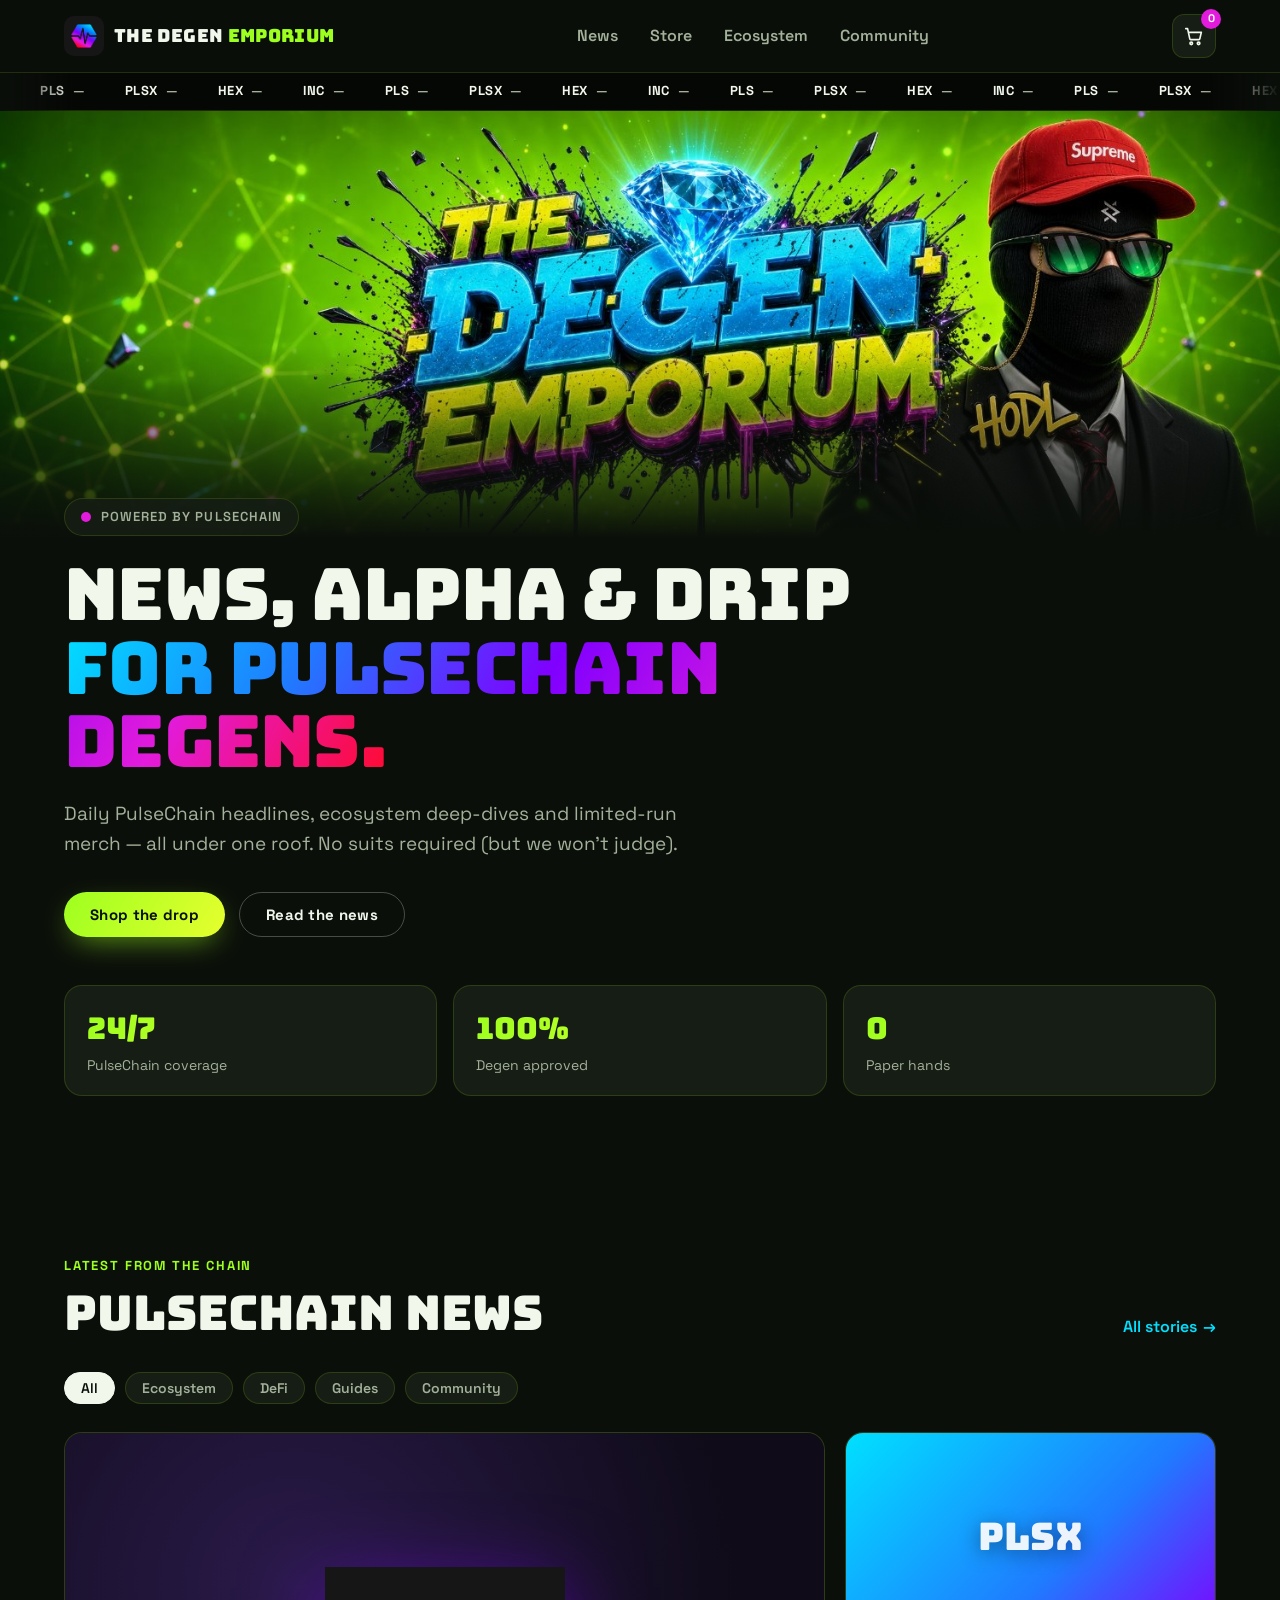
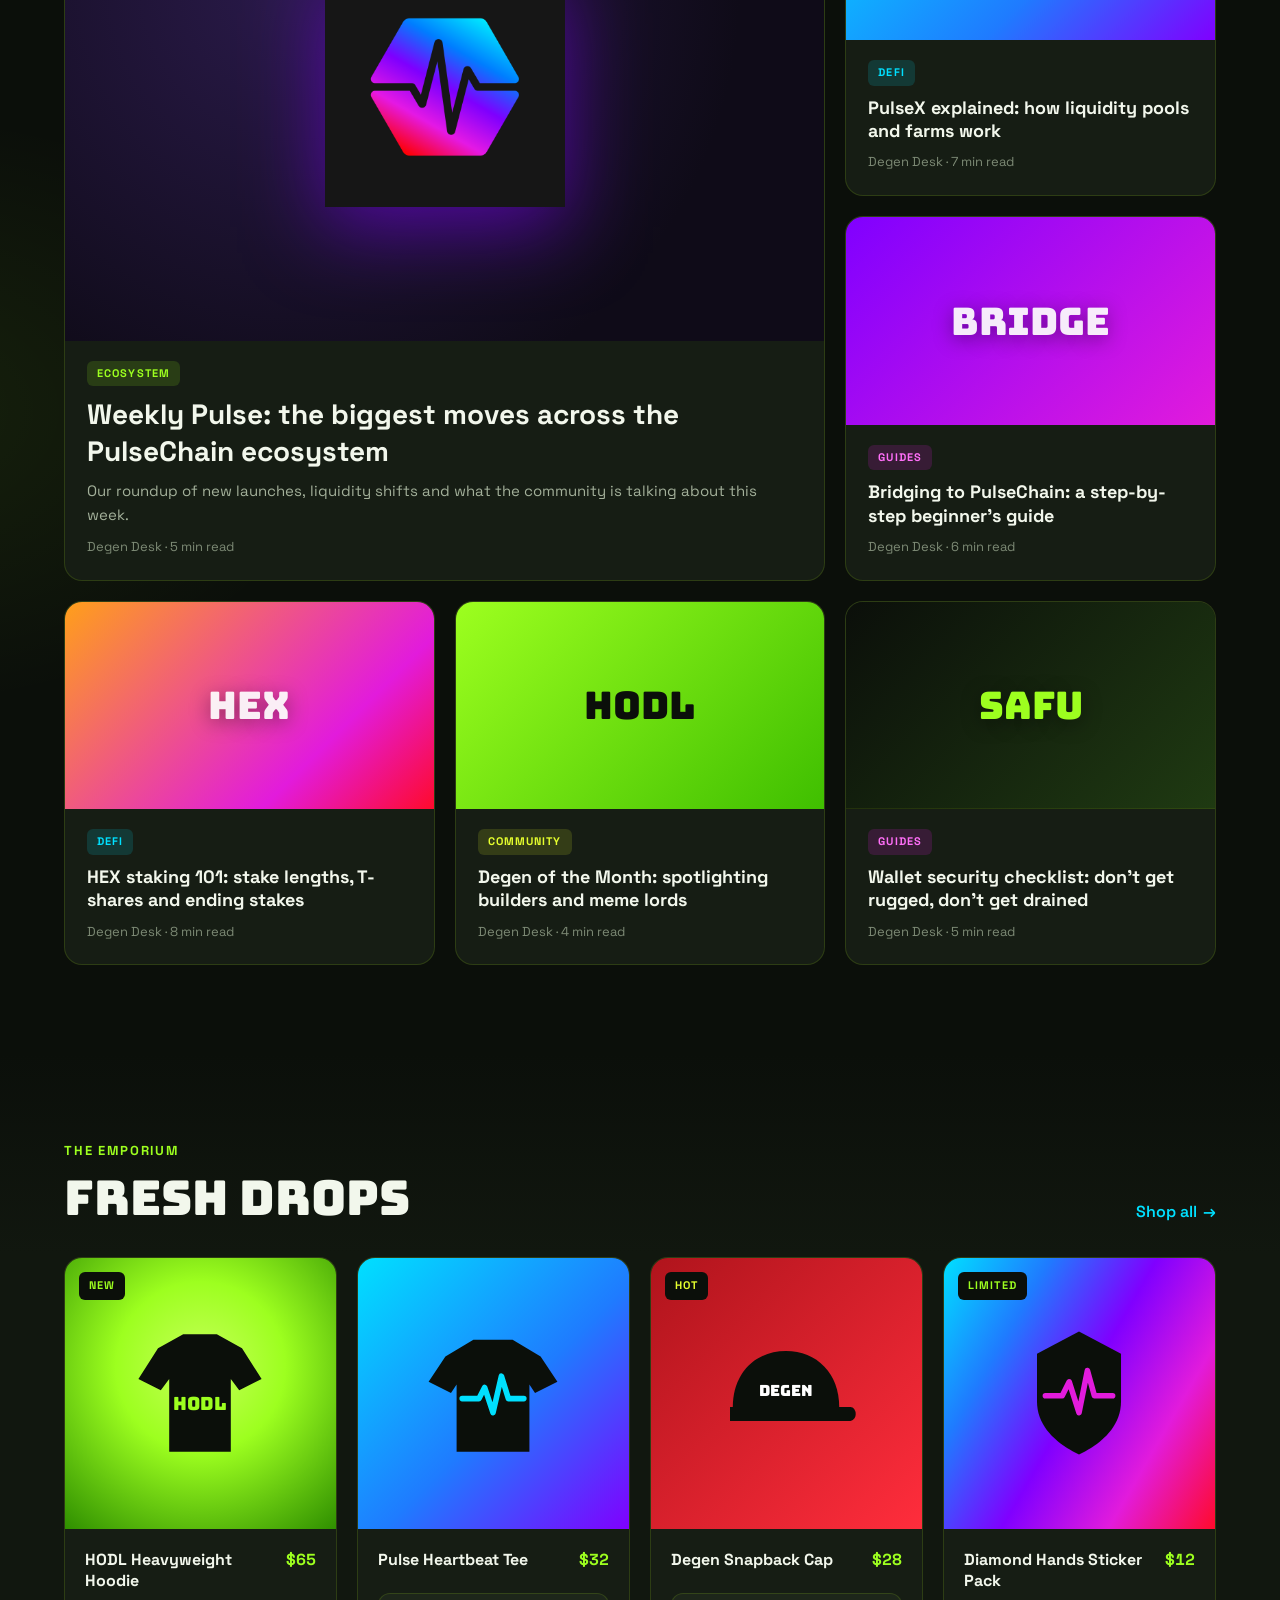
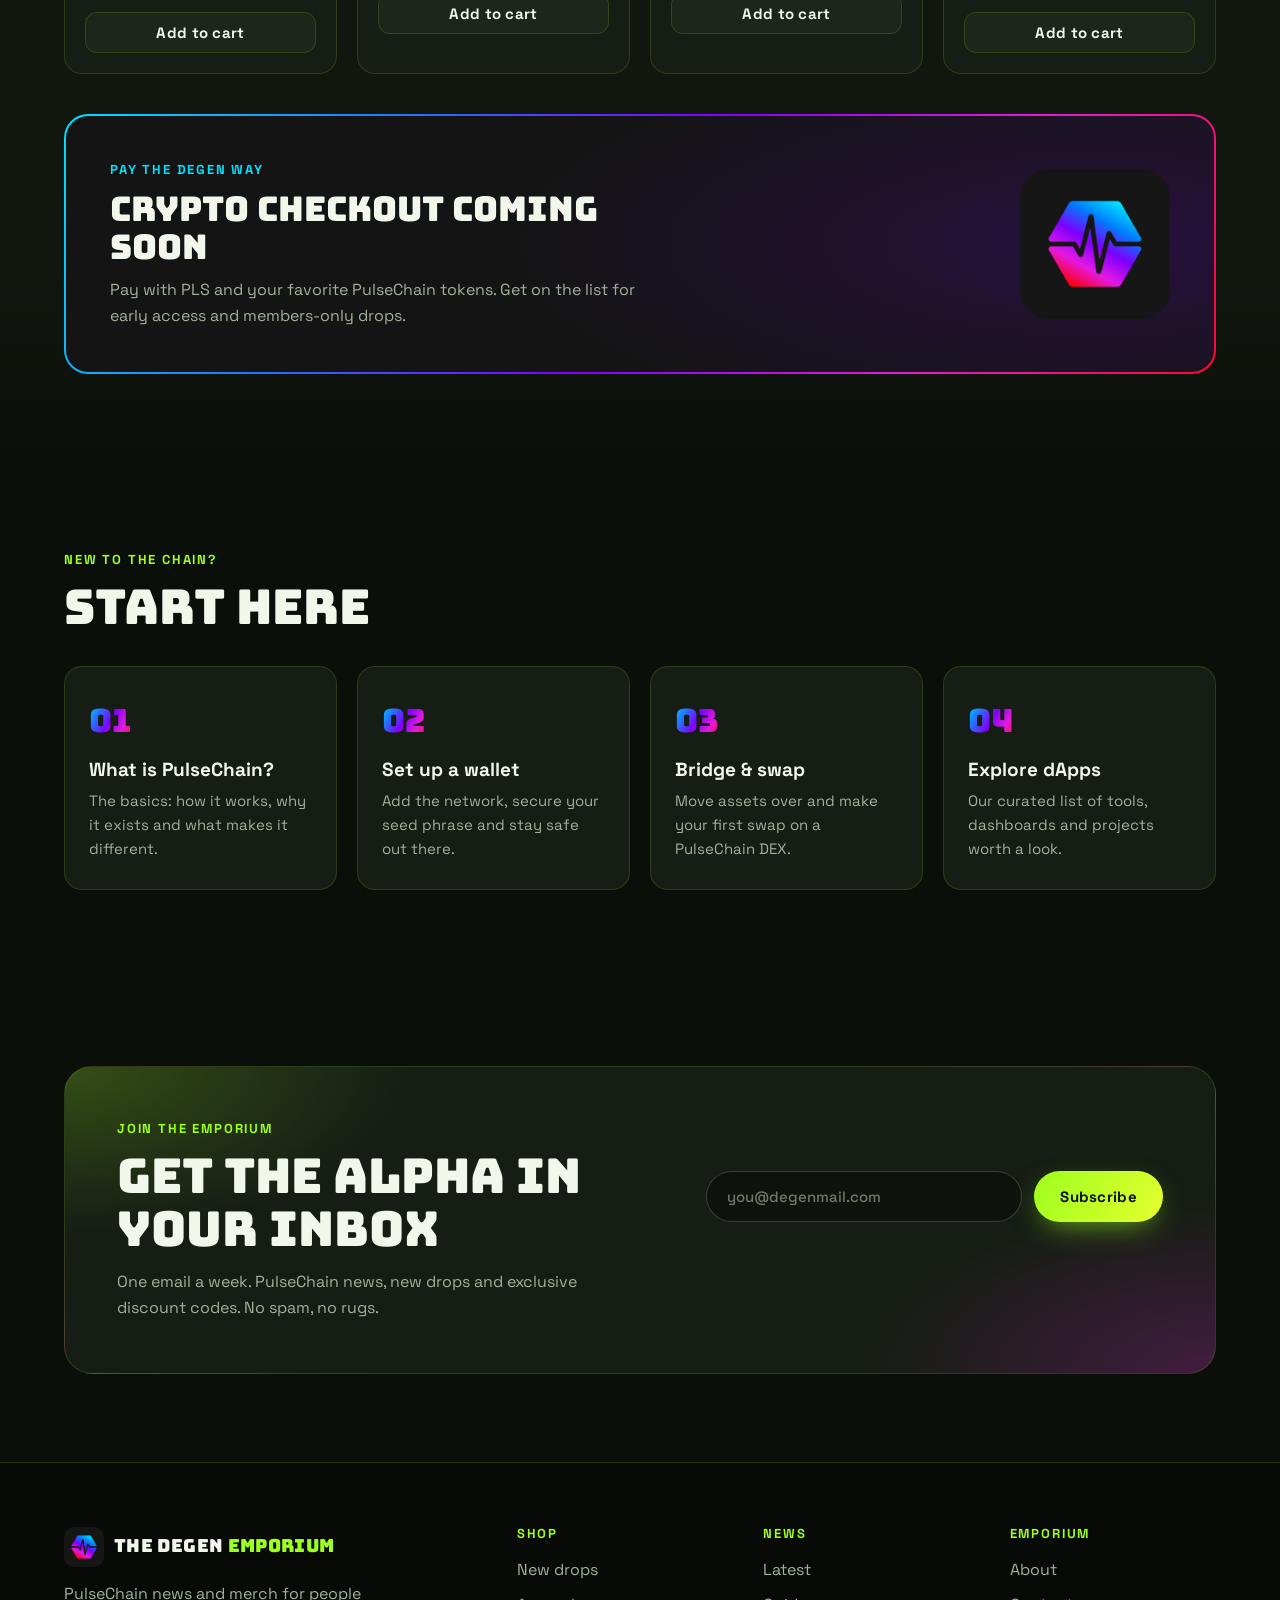
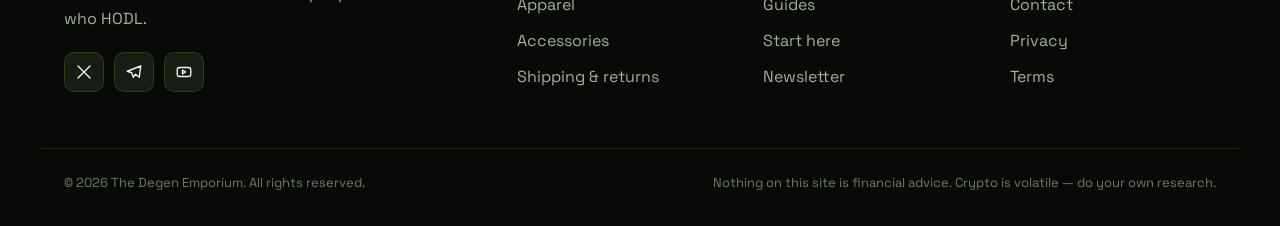
==== sites/degen-emporium/index.html @ 98cd0363 "feat: add Degen Emporium PulseChain home page Static home page with sticky nav, live PulseChain pric" ====
<!DOCTYPE html>
<html lang="en">
<head>
  <meta charset="UTF-8" />
  <meta name="viewport" content="width=device-width, initial-scale=1.0" />
  <title>The Degen Emporium</title>
  <meta name="description" content="The Degen Emporium — PulseChain news, alpha and merch for the degens who HODL." />
  <meta name="theme-color" content="#0b0f0a" />
  <link rel="icon" type="image/png" href="assets/pulsechain-logo.png" />
  <meta property="og:title" content="The Degen Emporium" />
  <meta property="og:description" content="PulseChain news, alpha and merch for the degens who HODL." />
  <meta property="og:image" content="assets/degen-emporium-banner.jpg" />
  <link rel="preconnect" href="https://fonts.googleapis.com" />
  <link rel="preconnect" href="https://fonts.gstatic.com" crossorigin />
  <link href="https://fonts.googleapis.com/css2?family=Bungee&family=Space+Grotesk:wght@400;500;600;700&display=swap" rel="stylesheet" />
  <link rel="stylesheet" href="styles.css" />
</head>
<body>
  <a class="skip-link" href="#main">Skip to content</a>

  <!-- ===== Header ===== -->
  <header class="site-header">
    <div class="container header-inner">
      <a class="brand" href="#top" aria-label="The Degen Emporium home">
        <img src="assets/pulsechain-logo.png" alt="" width="40" height="40" />
        <span class="brand-text">The Degen <span>Emporium</span></span>
      </a>

      <nav class="main-nav" id="main-nav" aria-label="Main">
        <a href="#news">News</a>
        <a href="#store">Store</a>
        <a href="#ecosystem">Ecosystem</a>
        <a href="#community">Community</a>
      </nav>

      <div class="header-actions">
        <a class="cart-btn" href="#store" aria-label="Cart, 0 items">
          <svg viewBox="0 0 24 24" aria-hidden="true"><path d="M3 4h2l2.4 11.2a1 1 0 0 0 1 .8h8.9a1 1 0 0 0 1-.8L20 8H6.2" /><circle cx="9" cy="20" r="1.4" /><circle cx="17" cy="20" r="1.4" /></svg>
          <span class="cart-count" id="cart-count">0</span>
        </a>
        <button class="menu-toggle" id="menu-toggle" aria-expanded="false" aria-controls="main-nav" aria-label="Open menu">
          <span></span><span></span><span></span>
        </button>
      </div>
    </div>
  </header>

  <!-- ===== Price ticker ===== -->
  <div class="ticker" aria-label="PulseChain token prices">
    <div class="ticker-track" id="ticker-track"></div>
  </div>

  <main id="main">
    <!-- ===== Hero ===== -->
    <section class="hero" id="top">
      <div class="hero-banner">
        <img src="assets/degen-emporium-banner.jpg" alt="The Degen Emporium — masked degen in a suit with HODL pin beside the graffiti logo" width="1500" height="500" />
      </div>
      <div class="container hero-content">
        <p class="eyebrow"><span class="pulse-dot" aria-hidden="true"></span> Powered by PulseChain</p>
        <h1>News, alpha &amp; drip<br /><span class="grad-text">for PulseChain degens.</span></h1>
        <p class="lede">Daily PulseChain headlines, ecosystem deep-dives and limited-run merch — all under one roof. No suits required (but we won't judge).</p>
        <div class="hero-ctas">
          <a class="btn btn-primary" href="#store">Shop the drop</a>
          <a class="btn btn-ghost" href="#news">Read the news</a>
        </div>
        <ul class="hero-stats" aria-label="Site highlights">
          <li><strong>24/7</strong><span>PulseChain coverage</span></li>
          <li><strong>100%</strong><span>Degen approved</span></li>
          <li><strong>0</strong><span>Paper hands</span></li>
        </ul>
      </div>
    </section>

    <!-- ===== News ===== -->
    <section class="section" id="news" aria-labelledby="news-title">
      <div class="container">
        <div class="section-head">
          <div>
            <p class="kicker">Latest from the chain</p>
            <h2 id="news-title">PulseChain News</h2>
          </div>
          <a class="link-arrow" href="#news">All stories <span aria-hidden="true">→</span></a>
        </div>

        <div class="news-filters" role="tablist" aria-label="Filter news">
          <button class="chip is-active" role="tab" aria-selected="true" data-filter="all">All</button>
          <button class="chip" role="tab" aria-selected="false" data-filter="ecosystem">Ecosystem</button>
          <button class="chip" role="tab" aria-selected="false" data-filter="defi">DeFi</button>
          <button class="chip" role="tab" aria-selected="false" data-filter="guides">Guides</button>
          <button class="chip" role="tab" aria-selected="false" data-filter="community">Community</button>
        </div>

        <!-- Sample stories — replace with your own articles / CMS feed -->
        <div class="news-grid">
          <article class="news-card news-feature" data-cat="ecosystem">
            <div class="news-thumb thumb-a" aria-hidden="true">
              <img src="assets/pulsechain-logo.png" alt="" />
            </div>
            <div class="news-body">
              <span class="tag">Ecosystem</span>
              <h3><a href="#news">Weekly Pulse: the biggest moves across the PulseChain ecosystem</a></h3>
              <p>Our roundup of new launches, liquidity shifts and what the community is talking about this week.</p>
              <p class="meta">Degen Desk · 5 min read</p>
            </div>
          </article>

          <article class="news-card" data-cat="defi">
            <div class="news-thumb thumb-b" aria-hidden="true"><span>PLSX</span></div>
            <div class="news-body">
              <span class="tag tag-blue">DeFi</span>
              <h3><a href="#news">PulseX explained: how liquidity pools and farms work</a></h3>
              <p class="meta">Degen Desk · 7 min read</p>
            </div>
          </article>

          <article class="news-card" data-cat="guides">
            <div class="news-thumb thumb-c" aria-hidden="true"><span>BRIDGE</span></div>
            <div class="news-body">
              <span class="tag tag-pink">Guides</span>
              <h3><a href="#news">Bridging to PulseChain: a step-by-step beginner's guide</a></h3>
              <p class="meta">Degen Desk · 6 min read</p>
            </div>
          </article>

          <article class="news-card" data-cat="defi">
            <div class="news-thumb thumb-d" aria-hidden="true"><span>HEX</span></div>
            <div class="news-body">
              <span class="tag tag-blue">DeFi</span>
              <h3><a href="#news">HEX staking 101: stake lengths, T-shares and ending stakes</a></h3>
              <p class="meta">Degen Desk · 8 min read</p>
            </div>
          </article>

          <article class="news-card" data-cat="community">
            <div class="news-thumb thumb-e" aria-hidden="true"><span>HODL</span></div>
            <div class="news-body">
              <span class="tag tag-yellow">Community</span>
              <h3><a href="#news">Degen of the Month: spotlighting builders and meme lords</a></h3>
              <p class="meta">Degen Desk · 4 min read</p>
            </div>
          </article>

          <article class="news-card" data-cat="guides">
            <div class="news-thumb thumb-f" aria-hidden="true"><span>SAFU</span></div>
            <div class="news-body">
              <span class="tag tag-pink">Guides</span>
              <h3><a href="#news">Wallet security checklist: don't get rugged, don't get drained</a></h3>
              <p class="meta">Degen Desk · 5 min read</p>
            </div>
          </article>
        </div>
      </div>
    </section>

    <!-- ===== Store ===== -->
    <section class="section section-store" id="store" aria-labelledby="store-title">
      <div class="container">
        <div class="section-head">
          <div>
            <p class="kicker">The Emporium</p>
            <h2 id="store-title">Fresh Drops</h2>
          </div>
          <a class="link-arrow" href="#store">Shop all <span aria-hidden="true">→</span></a>
        </div>

        <!-- Sample products — swap names, prices and images for your real inventory -->
        <div class="product-grid">
          <article class="product">
            <div class="product-img prod-a">
              <span class="badge">New</span>
              <svg viewBox="0 0 120 120" aria-hidden="true"><path d="M30 28l18-10h24l18 10 14 22-16 8-6-8v52H38V50l-6 8-16-8z" /><text x="60" y="72" text-anchor="middle">HODL</text></svg>
            </div>
            <div class="product-info">
              <h3>HODL Heavyweight Hoodie</h3>
              <p class="price">$65</p>
            </div>
            <button class="btn btn-add" data-add>Add to cart</button>
          </article>

          <article class="product">
            <div class="product-img prod-b">
              <svg viewBox="0 0 120 120" aria-hidden="true"><path d="M26 34l20-12h28l20 12 12 18-16 8-4-6v48H34V54l-4 6-16-8z" /><path class="pulse" d="M38 64h12l4-8 6 18 6-26 5 16h11" /></svg>
            </div>
            <div class="product-info">
              <h3>Pulse Heartbeat Tee</h3>
              <p class="price">$32</p>
            </div>
            <button class="btn btn-add" data-add>Add to cart</button>
          </article>

          <article class="product">
            <div class="product-img prod-c">
              <span class="badge badge-hot">Hot</span>
              <svg viewBox="0 0 120 120" aria-hidden="true"><path d="M22 70c0-24 16-40 38-40s38 16 38 40z" /><path d="M20 70h86c4 0 6 8 0 10H20z" /><text x="60" y="62" text-anchor="middle">DEGEN</text></svg>
            </div>
            <div class="product-info">
              <h3>Degen Snapback Cap</h3>
              <p class="price">$28</p>
            </div>
            <button class="btn btn-add" data-add>Add to cart</button>
          </article>

          <article class="product">
            <div class="product-img prod-d">
              <span class="badge">Limited</span>
              <svg viewBox="0 0 120 120" aria-hidden="true"><path d="M60 16l30 16v34c0 18-14 30-30 38-16-8-30-20-30-38V32z" /><path class="pulse" d="M36 62h12l5-10 7 22 6-30 5 18h13" /></svg>
            </div>
            <div class="product-info">
              <h3>Diamond Hands Sticker Pack</h3>
              <p class="price">$12</p>
            </div>
            <button class="btn btn-add" data-add>Add to cart</button>
          </article>
        </div>

        <div class="promo">
          <div class="promo-text">
            <p class="kicker">Pay the degen way</p>
            <h3>Crypto checkout coming soon</h3>
            <p>Pay with PLS and your favorite PulseChain tokens. Get on the list for early access and members-only drops.</p>
          </div>
          <img class="promo-logo" src="assets/pulsechain-logo.png" alt="PulseChain logo" width="160" height="160" />
        </div>
      </div>
    </section>

    <!-- ===== Ecosystem ===== -->
    <section class="section" id="ecosystem" aria-labelledby="eco-title">
      <div class="container">
        <div class="section-head">
          <div>
            <p class="kicker">New to the chain?</p>
            <h2 id="eco-title">Start Here</h2>
          </div>
        </div>
        <div class="eco-grid">
          <a class="eco-card" href="#news">
            <span class="eco-num">01</span>
            <h3>What is PulseChain?</h3>
            <p>The basics: how it works, why it exists and what makes it different.</p>
          </a>
          <a class="eco-card" href="#news">
            <span class="eco-num">02</span>
            <h3>Set up a wallet</h3>
            <p>Add the network, secure your seed phrase and stay safe out there.</p>
          </a>
          <a class="eco-card" href="#news">
            <span class="eco-num">03</span>
            <h3>Bridge &amp; swap</h3>
            <p>Move assets over and make your first swap on a PulseChain DEX.</p>
          </a>
          <a class="eco-card" href="#news">
            <span class="eco-num">04</span>
            <h3>Explore dApps</h3>
            <p>Our curated list of tools, dashboards and projects worth a look.</p>
          </a>
        </div>
      </div>
    </section>

    <!-- ===== Newsletter / community ===== -->
    <section class="section" id="community" aria-labelledby="community-title">
      <div class="container">
        <div class="newsletter">
          <div>
            <p class="kicker">Join the Emporium</p>
            <h2 id="community-title">Get the alpha in your inbox</h2>
            <p>One email a week. PulseChain news, new drops and exclusive discount codes. No spam, no rugs.</p>
          </div>
          <form class="signup" id="signup" novalidate>
            <label class="sr-only" for="email">Email address</label>
            <input id="email" type="email" name="email" placeholder="you@degenmail.com" autocomplete="email" required />
            <button class="btn btn-primary" type="submit">Subscribe</button>
            <p class="form-msg" id="form-msg" role="status" aria-live="polite"></p>
          </form>
        </div>
      </div>
    </section>
  </main>

  <!-- ===== Footer ===== -->
  <footer class="site-footer">
    <div class="container footer-grid">
      <div class="footer-brand">
        <a class="brand" href="#top">
          <img src="assets/pulsechain-logo.png" alt="" width="36" height="36" />
          <span class="brand-text">The Degen <span>Emporium</span></span>
        </a>
        <p>PulseChain news and merch for people who HODL.</p>
        <div class="socials">
          <a href="#" aria-label="X / Twitter"><svg viewBox="0 0 24 24" aria-hidden="true"><path d="M4 4l16 16M20 4L4 20" /></svg></a>
          <a href="#" aria-label="Telegram"><svg viewBox="0 0 24 24" aria-hidden="true"><path d="M21 4L3 11l6 2 2 6 3-4 5 4z" /></svg></a>
          <a href="#" aria-label="YouTube"><svg viewBox="0 0 24 24" aria-hidden="true"><rect x="3" y="6" width="18" height="12" rx="3" /><path d="M10 9.5v5l4-2.5z" /></svg></a>
        </div>
      </div>
      <div>
        <h4>Shop</h4>
        <ul>
          <li><a href="#store">New drops</a></li>
          <li><a href="#store">Apparel</a></li>
          <li><a href="#store">Accessories</a></li>
          <li><a href="#store">Shipping &amp; returns</a></li>
        </ul>
      </div>
      <div>
        <h4>News</h4>
        <ul>
          <li><a href="#news">Latest</a></li>
          <li><a href="#news">Guides</a></li>
          <li><a href="#ecosystem">Start here</a></li>
          <li><a href="#community">Newsletter</a></li>
        </ul>
      </div>
      <div>
        <h4>Emporium</h4>
        <ul>
          <li><a href="#">About</a></li>
          <li><a href="#">Contact</a></li>
          <li><a href="#">Privacy</a></li>
          <li><a href="#">Terms</a></li>
        </ul>
      </div>
    </div>
    <div class="container footer-bottom">
      <p>&copy; <span id="year">2026</span> The Degen Emporium. All rights reserved.</p>
      <p class="disclaimer">Nothing on this site is financial advice. Crypto is volatile — do your own research.</p>
    </div>
  </footer>

  <script src="main.js"></script>
</body>
</html>
---- sites/degen-emporium/styles.css ----
/* ==========================================================================
   The Degen Emporium — home page styles
   Palette pulled from the banner (acid green, cyan, magenta, yellow)
   and the PulseChain logo gradient (cyan → blue → purple → magenta → red).
   ========================================================================== */

:root {
  --bg: #0b0f0a;
  --bg-2: #11170f;
  --surface: #161d14;
  --surface-2: #1d261a;
  --line: rgba(182, 255, 26, 0.14);
  --text: #f2f7ec;
  --muted: #a3b09a;

  --lime: #9dff1f;
  --yellow: #e6ff2e;
  --cyan: #00e0ff;
  --blue: #1f7bff;
  --purple: #8000ff;
  --magenta: #e21bdc;
  --red: #ff0a2c;

  --pulse-grad: linear-gradient(120deg, var(--cyan) 0%, var(--blue) 25%, var(--purple) 50%, var(--magenta) 75%, var(--red) 100%);
  --lime-grad: linear-gradient(120deg, var(--lime), var(--yellow));

  --radius: 18px;
  --radius-sm: 10px;
  --shadow: 0 20px 50px -20px rgba(0, 0, 0, 0.7);
  --font-display: "Bungee", "Impact", system-ui, sans-serif;
  --font-body: "Space Grotesk", system-ui, -apple-system, "Segoe UI", sans-serif;
  --maxw: 1200px;
}

*,
*::before,
*::after { box-sizing: border-box; }

html { scroll-behavior: smooth; scroll-padding-top: 110px; }

body {
  margin: 0;
  background:
    radial-gradient(900px 500px at 90% -10%, rgba(128, 0, 255, 0.18), transparent 60%),
    radial-gradient(800px 500px at -10% 40%, rgba(157, 255, 31, 0.08), transparent 60%),
    var(--bg);
  color: var(--text);
  font-family: var(--font-body);
  font-size: 16px;
  line-height: 1.6;
  -webkit-font-smoothing: antialiased;
  overflow-x: hidden;
}

img { max-width: 100%; display: block; }
a { color: inherit; text-decoration: none; }
h1, h2, h3, h4 { margin: 0; line-height: 1.1; }
p { margin: 0; }

.container { width: 100%; max-width: var(--maxw); margin: 0 auto; padding: 0 24px; }

.sr-only {
  position: absolute; width: 1px; height: 1px; padding: 0; margin: -1px;
  overflow: hidden; clip: rect(0, 0, 0, 0); white-space: nowrap; border: 0;
}

.skip-link {
  position: absolute; left: 16px; top: -60px; z-index: 100;
  background: var(--lime); color: #000; padding: 10px 16px; border-radius: 8px; font-weight: 700;
}
.skip-link:focus { top: 16px; }

:focus-visible { outline: 2px solid var(--cyan); outline-offset: 3px; border-radius: 6px; }

.grad-text {
  background: var(--pulse-grad);
  -webkit-background-clip: text;
  background-clip: text;
  color: transparent;
}

/* ---------- Buttons ---------- */
.btn {
  display: inline-flex; align-items: center; justify-content: center; gap: 8px;
  padding: 14px 26px; border-radius: 999px; border: 0; cursor: pointer;
  font: 700 15px/1 var(--font-body); letter-spacing: 0.02em;
  transition: transform 0.15s ease, box-shadow 0.2s ease, background 0.2s ease;
}
.btn:active { transform: translateY(1px) scale(0.98); }
.btn-primary {
  background: var(--lime-grad); color: #0b0f0a;
  box-shadow: 0 0 0 0 rgba(157, 255, 31, 0.5), 0 10px 30px -10px rgba(157, 255, 31, 0.7);
}
.btn-primary:hover { box-shadow: 0 0 0 4px rgba(157, 255, 31, 0.2), 0 14px 40px -10px rgba(157, 255, 31, 0.9); transform: translateY(-2px); }
.btn-ghost { background: transparent; color: var(--text); border: 1.5px solid rgba(255, 255, 255, 0.25); }
.btn-ghost:hover { border-color: var(--cyan); color: var(--cyan); }

/* ---------- Header ---------- */
.site-header {
  position: sticky; top: 0; z-index: 50;
  background: rgba(11, 15, 10, 0.78);
  backdrop-filter: blur(14px); -webkit-backdrop-filter: blur(14px);
  border-bottom: 1px solid var(--line);
}
.header-inner { display: flex; align-items: center; justify-content: space-between; height: 72px; gap: 24px; }

.brand { display: flex; align-items: center; gap: 10px; }
.brand img { width: 40px; height: 40px; border-radius: 10px; }
.brand-text { font-family: var(--font-display); font-size: 18px; letter-spacing: 0.02em; }
.brand-text span { color: var(--lime); }

.main-nav { display: flex; gap: 32px; }
.main-nav a { font-weight: 600; color: var(--muted); position: relative; padding: 6px 0; transition: color 0.2s; }
.main-nav a::after {
  content: ""; position: absolute; left: 0; right: 0; bottom: 0; height: 2px;
  background: var(--pulse-grad); transform: scaleX(0); transform-origin: left; transition: transform 0.25s ease;
}
.main-nav a:hover { color: var(--text); }
.main-nav a:hover::after { transform: scaleX(1); }

.header-actions { display: flex; align-items: center; gap: 12px; }
.cart-btn {
  position: relative; display: grid; place-items: center; width: 44px; height: 44px;
  border-radius: 12px; border: 1px solid var(--line); background: var(--surface);
}
.cart-btn svg { width: 22px; height: 22px; fill: none; stroke: var(--text); stroke-width: 1.8; stroke-linecap: round; stroke-linejoin: round; }
.cart-btn:hover { border-color: var(--lime); }
.cart-count {
  position: absolute; top: -6px; right: -6px; min-width: 20px; height: 20px; padding: 0 5px;
  border-radius: 999px; background: var(--magenta); color: #fff; font-size: 11px; font-weight: 700;
  display: grid; place-items: center;
}
.cart-count.bump { animation: bump 0.4s ease; }
@keyframes bump { 50% { transform: scale(1.4); } }

.menu-toggle { display: none; width: 44px; height: 44px; border-radius: 12px; border: 1px solid var(--line); background: var(--surface); cursor: pointer; padding: 12px 11px; flex-direction: column; justify-content: space-between; }
.menu-toggle span { display: block; height: 2px; background: var(--text); border-radius: 2px; transition: transform 0.25s, opacity 0.25s; }
.menu-toggle[aria-expanded="true"] span:nth-child(1) { transform: translateY(8px) rotate(45deg); }
.menu-toggle[aria-expanded="true"] span:nth-child(2) { opacity: 0; }
.menu-toggle[aria-expanded="true"] span:nth-child(3) { transform: translateY(-8px) rotate(-45deg); }

/* ---------- Ticker ---------- */
.ticker {
  position: sticky; top: 72px; z-index: 40;
  background: #050705; border-bottom: 1px solid var(--line);
  overflow: hidden; height: 38px; display: flex; align-items: center;
  mask-image: linear-gradient(90deg, transparent, #000 6%, #000 94%, transparent);
  -webkit-mask-image: linear-gradient(90deg, transparent, #000 6%, #000 94%, transparent);
}
.ticker-track { display: flex; gap: 40px; white-space: nowrap; animation: scroll 40s linear infinite; padding-left: 40px; }
.ticker:hover .ticker-track { animation-play-state: paused; }
.tick { display: inline-flex; align-items: center; gap: 8px; font-size: 13px; font-weight: 600; font-variant-numeric: tabular-nums; }
.tick b { color: var(--text); letter-spacing: 0.04em; }
.tick .px { color: var(--muted); }
.tick .up { color: var(--lime); }
.tick .down { color: #ff4d6d; }
@keyframes scroll { to { transform: translateX(-50%); } }

/* ---------- Hero ---------- */
.hero { position: relative; padding-bottom: 72px; }
.hero-banner {
  position: relative; width: 100%; aspect-ratio: 3 / 1; max-height: 520px; overflow: hidden;
}
.hero-banner img { width: 100%; height: 100%; object-fit: cover; object-position: center; }
.hero-banner::after {
  content: ""; position: absolute; inset: 0;
  background: linear-gradient(180deg, transparent 55%, var(--bg) 100%);
}
.hero-content { position: relative; margin-top: -40px; z-index: 2; }

.eyebrow {
  display: inline-flex; align-items: center; gap: 10px; padding: 8px 16px; border-radius: 999px;
  background: rgba(22, 29, 20, 0.9); border: 1px solid var(--line);
  font-size: 13px; font-weight: 600; letter-spacing: 0.08em; text-transform: uppercase; color: var(--muted);
}
.pulse-dot { width: 10px; height: 10px; border-radius: 50%; background: var(--magenta); box-shadow: 0 0 0 0 rgba(226, 27, 220, 0.6); animation: ping 1.8s infinite; }
@keyframes ping { 0% { box-shadow: 0 0 0 0 rgba(226, 27, 220, 0.6); } 80%, 100% { box-shadow: 0 0 0 12px rgba(226, 27, 220, 0); } }

.hero h1 {
  margin-top: 22px; font-family: var(--font-display); font-weight: 400;
  font-size: clamp(34px, 6vw, 72px); line-height: 1.02; letter-spacing: -0.01em; max-width: 16ch;
}
.lede { margin-top: 20px; max-width: 56ch; font-size: clamp(16px, 1.6vw, 19px); color: var(--muted); }
.hero-ctas { display: flex; flex-wrap: wrap; gap: 14px; margin-top: 32px; }

.hero-stats { list-style: none; padding: 0; margin: 48px 0 0; display: flex; flex-wrap: wrap; gap: 16px; }
.hero-stats li {
  flex: 1 1 180px; padding: 18px 22px; border-radius: var(--radius); background: var(--surface); border: 1px solid var(--line);
}
.hero-stats strong { display: block; font-family: var(--font-display); font-weight: 400; font-size: 30px; background: var(--lime-grad); -webkit-background-clip: text; background-clip: text; color: transparent; }
.hero-stats span { color: var(--muted); font-size: 14px; }

/* ---------- Sections ---------- */
.section { padding: 88px 0; }
.section-head { display: flex; align-items: flex-end; justify-content: space-between; gap: 16px; margin-bottom: 32px; flex-wrap: wrap; }
.kicker { color: var(--lime); font-weight: 700; font-size: 13px; letter-spacing: 0.14em; text-transform: uppercase; margin-bottom: 10px; }
.section h2 { font-family: var(--font-display); font-weight: 400; font-size: clamp(30px, 4.4vw, 48px); }
.link-arrow { color: var(--cyan); font-weight: 600; display: inline-flex; gap: 6px; }
.link-arrow span { transition: transform 0.2s; }
.link-arrow:hover span { transform: translateX(4px); }

/* ---------- News ---------- */
.news-filters { display: flex; flex-wrap: wrap; gap: 10px; margin-bottom: 28px; }
.chip {
  padding: 8px 16px; border-radius: 999px; border: 1px solid var(--line); background: var(--surface);
  color: var(--muted); font: 600 14px/1 var(--font-body); cursor: pointer; transition: all 0.2s;
}
.chip:hover { color: var(--text); border-color: rgba(255, 255, 255, 0.3); }
.chip.is-active { background: var(--text); color: var(--bg); border-color: var(--text); }

.news-grid { display: grid; grid-template-columns: repeat(3, 1fr); gap: 20px; }
.news-card {
  display: flex; flex-direction: column; background: var(--surface); border: 1px solid var(--line);
  border-radius: var(--radius); overflow: hidden; transition: transform 0.25s ease, border-color 0.25s, box-shadow 0.25s;
}
.news-card:hover { transform: translateY(-4px); border-color: rgba(0, 224, 255, 0.45); box-shadow: var(--shadow); }
.news-card[hidden] { display: none; }
.news-feature { grid-column: span 2; grid-row: span 2; }
.news-thumb {
  position: relative; aspect-ratio: 16 / 9; display: grid; place-items: center; overflow: hidden;
}
.news-thumb span { font-family: var(--font-display); font-size: clamp(26px, 3vw, 38px); color: rgba(255, 255, 255, 0.92); text-shadow: 0 4px 20px rgba(0, 0, 0, 0.4); }
.news-feature .news-thumb { aspect-ratio: auto; flex: 1; min-height: 260px; }
.news-feature .news-thumb img { width: 42%; max-width: 240px; filter: drop-shadow(0 20px 40px rgba(128, 0, 255, 0.55)); transition: transform 0.4s ease; }
.news-feature:hover .news-thumb img { transform: scale(1.06) rotate(-3deg); }
.thumb-a { background: radial-gradient(circle at 30% 30%, #2a1a4a, #0f0b18 70%); }
.thumb-b { background: linear-gradient(135deg, var(--cyan), var(--blue) 60%, var(--purple)); }
.thumb-c { background: linear-gradient(135deg, var(--purple), var(--magenta)); }
.thumb-d { background: linear-gradient(135deg, #ff9f1a, var(--magenta) 70%, var(--red)); }
.thumb-e { background: linear-gradient(135deg, var(--lime), #3fbf00); }
.thumb-e span { color: #0b0f0a; text-shadow: none; }
.thumb-f { background: linear-gradient(135deg, #0b0f0a, #1f3a12); border-bottom: 1px solid var(--line); }
.thumb-f span { color: var(--lime); }

.news-body { padding: 20px 22px 22px; display: flex; flex-direction: column; gap: 10px; }
.news-body h3 { font-size: 18px; font-weight: 700; line-height: 1.3; }
.news-feature .news-body h3 { font-size: clamp(22px, 2.4vw, 28px); }
.news-body h3 a:hover { color: var(--cyan); }
.news-body p { color: var(--muted); font-size: 15px; }
.news-body .meta { font-size: 13px; color: #7d8a75; }
.tag {
  align-self: flex-start; padding: 4px 10px; border-radius: 6px; font-size: 11px; font-weight: 700; letter-spacing: 0.1em; text-transform: uppercase;
  background: rgba(157, 255, 31, 0.14); color: var(--lime);
}
.tag-blue { background: rgba(0, 224, 255, 0.14); color: var(--cyan); }
.tag-pink { background: rgba(226, 27, 220, 0.16); color: #ff6ff8; }
.tag-yellow { background: rgba(230, 255, 46, 0.14); color: var(--yellow); }

/* ---------- Store ---------- */
.section-store { background: linear-gradient(180deg, transparent, var(--bg-2) 20%, var(--bg-2) 80%, transparent); }
.product-grid { display: grid; grid-template-columns: repeat(4, 1fr); gap: 20px; }
.product {
  display: flex; flex-direction: column; background: var(--surface); border: 1px solid var(--line);
  border-radius: var(--radius); overflow: hidden; transition: transform 0.25s, border-color 0.25s;
}
.product:hover { transform: translateY(-4px); border-color: rgba(157, 255, 31, 0.5); }
.product-img { position: relative; aspect-ratio: 1; display: grid; place-items: center; }
.product-img svg { width: 62%; transition: transform 0.35s ease; }
.product:hover .product-img svg { transform: scale(1.07) rotate(-2deg); }
.product-img svg path { fill: #0b0f0a; }
.product-img svg path.pulse { fill: none; stroke-width: 4; stroke-linecap: round; stroke-linejoin: round; }
.product-img svg text { font-family: var(--font-display); font-size: 13px; }
.prod-a { background: radial-gradient(circle at 50% 40%, #c7ff5a, var(--lime) 40%, #2f8f00); }
.prod-a svg text { fill: var(--lime); }
.prod-b { background: linear-gradient(135deg, var(--cyan), var(--blue) 55%, var(--purple)); }
.prod-b svg path.pulse { stroke: var(--cyan); }
.prod-c { background: linear-gradient(135deg, #b0141c, #ff2d3c); }
.prod-c svg text { fill: #fff; font-size: 11px; }
.prod-d { background: var(--pulse-grad); }
.prod-d svg path.pulse { stroke: var(--magenta); }

.badge {
  position: absolute; top: 14px; left: 14px; padding: 5px 10px; border-radius: 6px; font-size: 11px; font-weight: 700;
  letter-spacing: 0.1em; text-transform: uppercase; background: #0b0f0a; color: var(--lime);
}
.badge-hot { color: var(--yellow); }
.product-info { padding: 18px 20px 6px; display: flex; justify-content: space-between; align-items: baseline; gap: 12px; }
.product-info h3 { font-size: 16px; font-weight: 700; line-height: 1.3; }
.price { font-weight: 700; color: var(--lime); font-variant-numeric: tabular-nums; }
.btn-add {
  margin: 14px 20px 20px; padding: 12px; border-radius: 12px; background: var(--surface-2);
  color: var(--text); border: 1px solid var(--line);
}
.btn-add:hover { background: var(--lime); color: #0b0f0a; border-color: var(--lime); }
.btn-add.added { background: var(--lime); color: #0b0f0a; }

.promo {
  position: relative; margin-top: 40px; padding: 44px; border-radius: 24px; overflow: hidden;
  display: flex; align-items: center; justify-content: space-between; gap: 32px;
  background: linear-gradient(#141414, #141414) padding-box, var(--pulse-grad) border-box;
  border: 2px solid transparent;
}
.promo::before {
  content: ""; position: absolute; inset: 0; opacity: 0.18; pointer-events: none;
  background: radial-gradient(600px 200px at 90% 50%, var(--purple), transparent);
}
.promo-text { position: relative; max-width: 560px; }
.promo h3 { font-family: var(--font-display); font-weight: 400; font-size: clamp(24px, 3vw, 34px); margin-bottom: 12px; }
.promo p:not(.kicker) { color: var(--muted); }
.promo .kicker { color: var(--cyan); }
.promo-logo { position: relative; width: 150px; height: 150px; border-radius: 28px; animation: float 5s ease-in-out infinite; }
@keyframes float { 50% { transform: translateY(-10px); } }

/* ---------- Ecosystem ---------- */
.eco-grid { display: grid; grid-template-columns: repeat(4, 1fr); gap: 20px; }
.eco-card {
  position: relative; padding: 28px 24px; border-radius: var(--radius); background: var(--surface); border: 1px solid var(--line);
  transition: transform 0.25s, border-color 0.25s;
}
.eco-card::before {
  content: ""; position: absolute; left: 0; top: 0; right: 0; height: 3px; background: var(--pulse-grad);
  border-radius: var(--radius) var(--radius) 0 0; opacity: 0; transition: opacity 0.25s;
}
.eco-card:hover { transform: translateY(-4px); border-color: rgba(128, 0, 255, 0.5); }
.eco-card:hover::before { opacity: 1; }
.eco-num { font-family: var(--font-display); font-size: 32px; background: var(--pulse-grad); -webkit-background-clip: text; background-clip: text; color: transparent; }
.eco-card h3 { margin: 14px 0 8px; font-size: 19px; }
.eco-card p { color: var(--muted); font-size: 15px; }

/* ---------- Newsletter ---------- */
.newsletter {
  display: grid; grid-template-columns: 1.2fr 1fr; gap: 40px; align-items: center;
  padding: 52px; border-radius: 28px;
  background:
    radial-gradient(500px 240px at 0% 0%, rgba(157, 255, 31, 0.22), transparent 70%),
    radial-gradient(500px 240px at 100% 100%, rgba(226, 27, 220, 0.22), transparent 70%),
    var(--surface);
  border: 1px solid var(--line);
}
.newsletter p:not(.kicker) { margin-top: 14px; color: var(--muted); max-width: 46ch; }
.signup { display: flex; flex-wrap: wrap; gap: 12px; }
.signup input {
  flex: 1 1 220px; min-width: 0; padding: 15px 20px; border-radius: 999px; border: 1px solid rgba(255, 255, 255, 0.18);
  background: rgba(0, 0, 0, 0.35); color: var(--text); font: 500 15px var(--font-body);
}
.signup input::placeholder { color: #6e7a67; }
.signup input:focus { outline: none; border-color: var(--lime); box-shadow: 0 0 0 4px rgba(157, 255, 31, 0.15); }
.form-msg { flex-basis: 100%; min-height: 1.4em; font-size: 14px; font-weight: 600; }
.form-msg.ok { color: var(--lime); }
.form-msg.err { color: #ff6d86; }

/* ---------- Footer ---------- */
.site-footer { border-top: 1px solid var(--line); background: #070a06; padding-top: 64px; }
.footer-grid { display: grid; grid-template-columns: 2fr 1fr 1fr 1fr; gap: 40px; }
.footer-brand p { margin-top: 14px; color: var(--muted); max-width: 32ch; }
.socials { display: flex; gap: 10px; margin-top: 20px; }
.socials a { width: 40px; height: 40px; display: grid; place-items: center; border-radius: 10px; border: 1px solid var(--line); background: var(--surface); transition: border-color 0.2s; }
.socials a:hover { border-color: var(--cyan); }
.socials svg { width: 18px; height: 18px; fill: none; stroke: var(--text); stroke-width: 1.8; stroke-linecap: round; stroke-linejoin: round; }
.site-footer h4 { font-size: 13px; letter-spacing: 0.14em; text-transform: uppercase; color: var(--lime); margin-bottom: 16px; }
.site-footer ul { list-style: none; padding: 0; margin: 0; display: grid; gap: 10px; }
.site-footer ul a { color: var(--muted); transition: color 0.2s; }
.site-footer ul a:hover { color: var(--text); }
.footer-bottom {
  display: flex; justify-content: space-between; flex-wrap: wrap; gap: 12px;
  margin-top: 56px; padding-top: 24px; padding-bottom: 32px; border-top: 1px solid var(--line);
  color: #6e7a67; font-size: 13px;
}

/* ---------- Scroll reveal ---------- */
.reveal { opacity: 0; transform: translateY(24px); transition: opacity 0.6s ease, transform 0.6s ease; }
.reveal.in { opacity: 1; transform: none; }

/* ---------- Responsive ---------- */
@media (max-width: 1024px) {
  .product-grid, .eco-grid { grid-template-columns: repeat(2, 1fr); }
  .news-grid { grid-template-columns: repeat(2, 1fr); }
  .news-feature { grid-row: auto; }
  .footer-grid { grid-template-columns: 1fr 1fr 1fr; }
  .footer-brand { grid-column: 1 / -1; }
}

@media (max-width: 800px) {
  .main-nav {
    position: fixed; top: 72px; left: 0; right: 0; flex-direction: column; gap: 0;
    background: rgba(11, 15, 10, 0.98); border-bottom: 1px solid var(--line);
    padding: 8px 24px 20px; transform: translateY(-120%); transition: transform 0.3s ease; z-index: 45;
  }
  .main-nav.open { transform: none; }
  .main-nav a { padding: 16px 0; font-size: 18px; border-bottom: 1px solid var(--line); }
  .main-nav a::after { display: none; }
  .menu-toggle { display: flex; }
  .hero-banner { aspect-ratio: 16 / 9; }
  .hero-banner img { object-position: 40% center; }
  .newsletter { grid-template-columns: 1fr; padding: 32px 24px; }
  .promo { flex-direction: column; align-items: flex-start; padding: 32px 24px; }
  .promo-logo { width: 110px; height: 110px; }
}

@media (max-width: 600px) {
  .container { padding: 0 16px; }
  .brand-text { font-size: 15px; }
  .section { padding: 64px 0; }
  .news-grid, .eco-grid { grid-template-columns: 1fr; }
  .news-feature { grid-column: auto; }
  .product-grid { grid-template-columns: 1fr 1fr; gap: 12px; }
  .product-info { flex-direction: column; gap: 4px; padding: 14px 14px 4px; }
  .product-info h3 { font-size: 14px; }
  .btn-add { margin: 10px 14px 14px; font-size: 13px; }
  .footer-grid { grid-template-columns: 1fr 1fr; }
  .hero-stats li { flex-basis: 140px; padding: 14px 16px; }
  .hero-stats strong { font-size: 24px; }
}

@media (prefers-reduced-motion: reduce) {
  *, *::before, *::after { animation: none !important; transition: none !important; scroll-behavior: auto !important; }
  .reveal { opacity: 1; transform: none; }
}
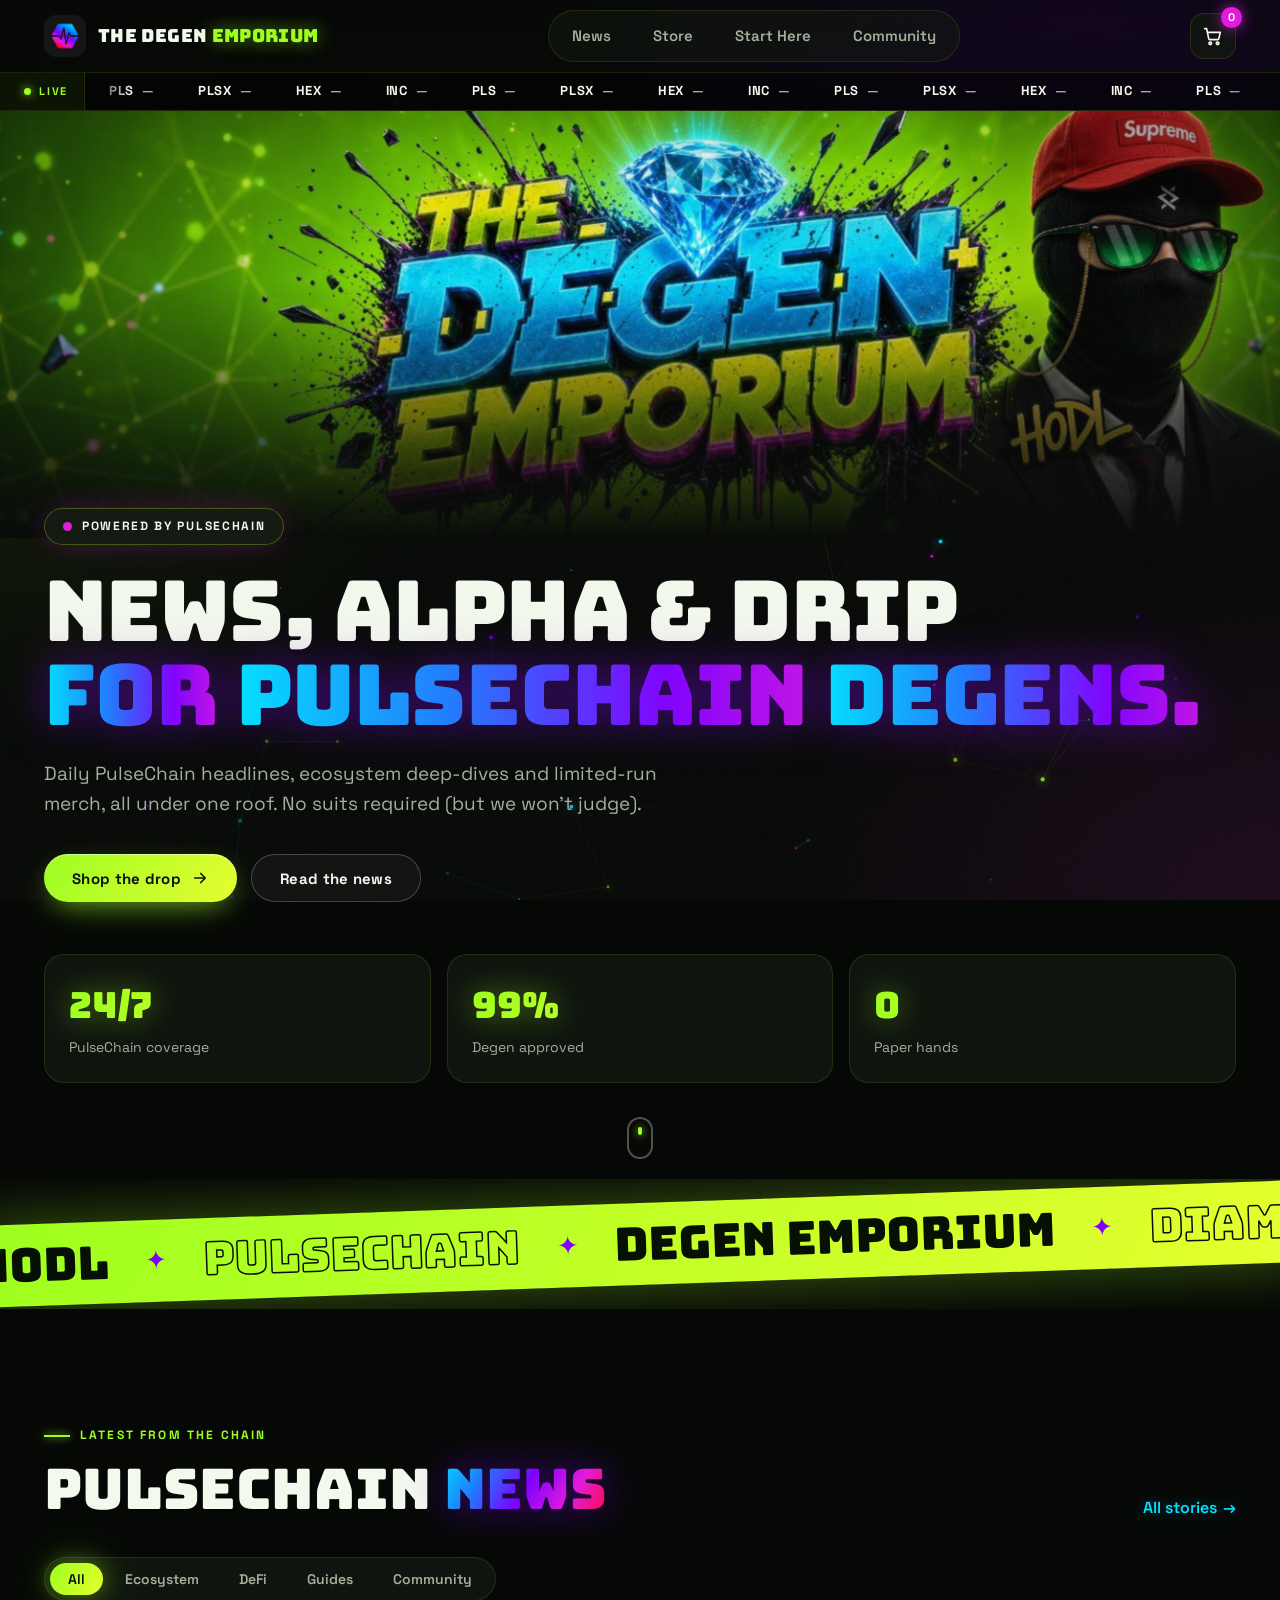
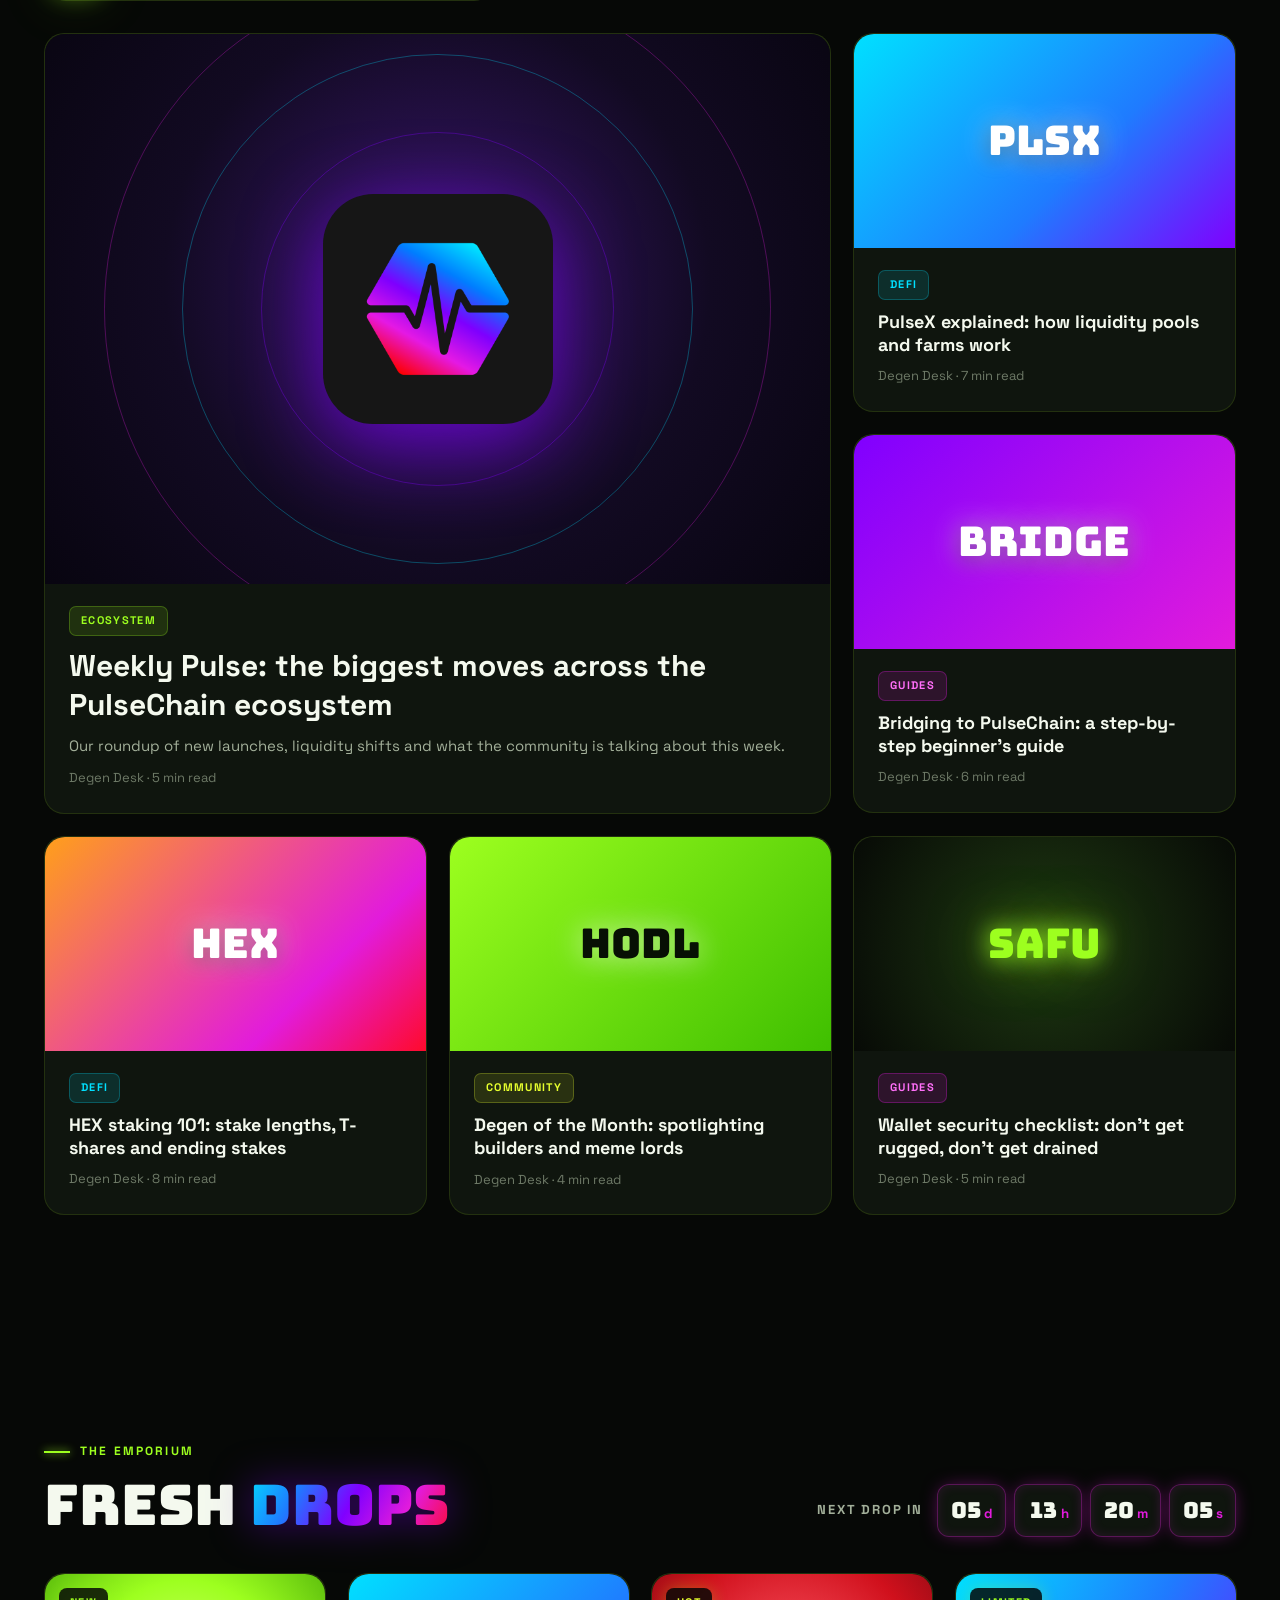
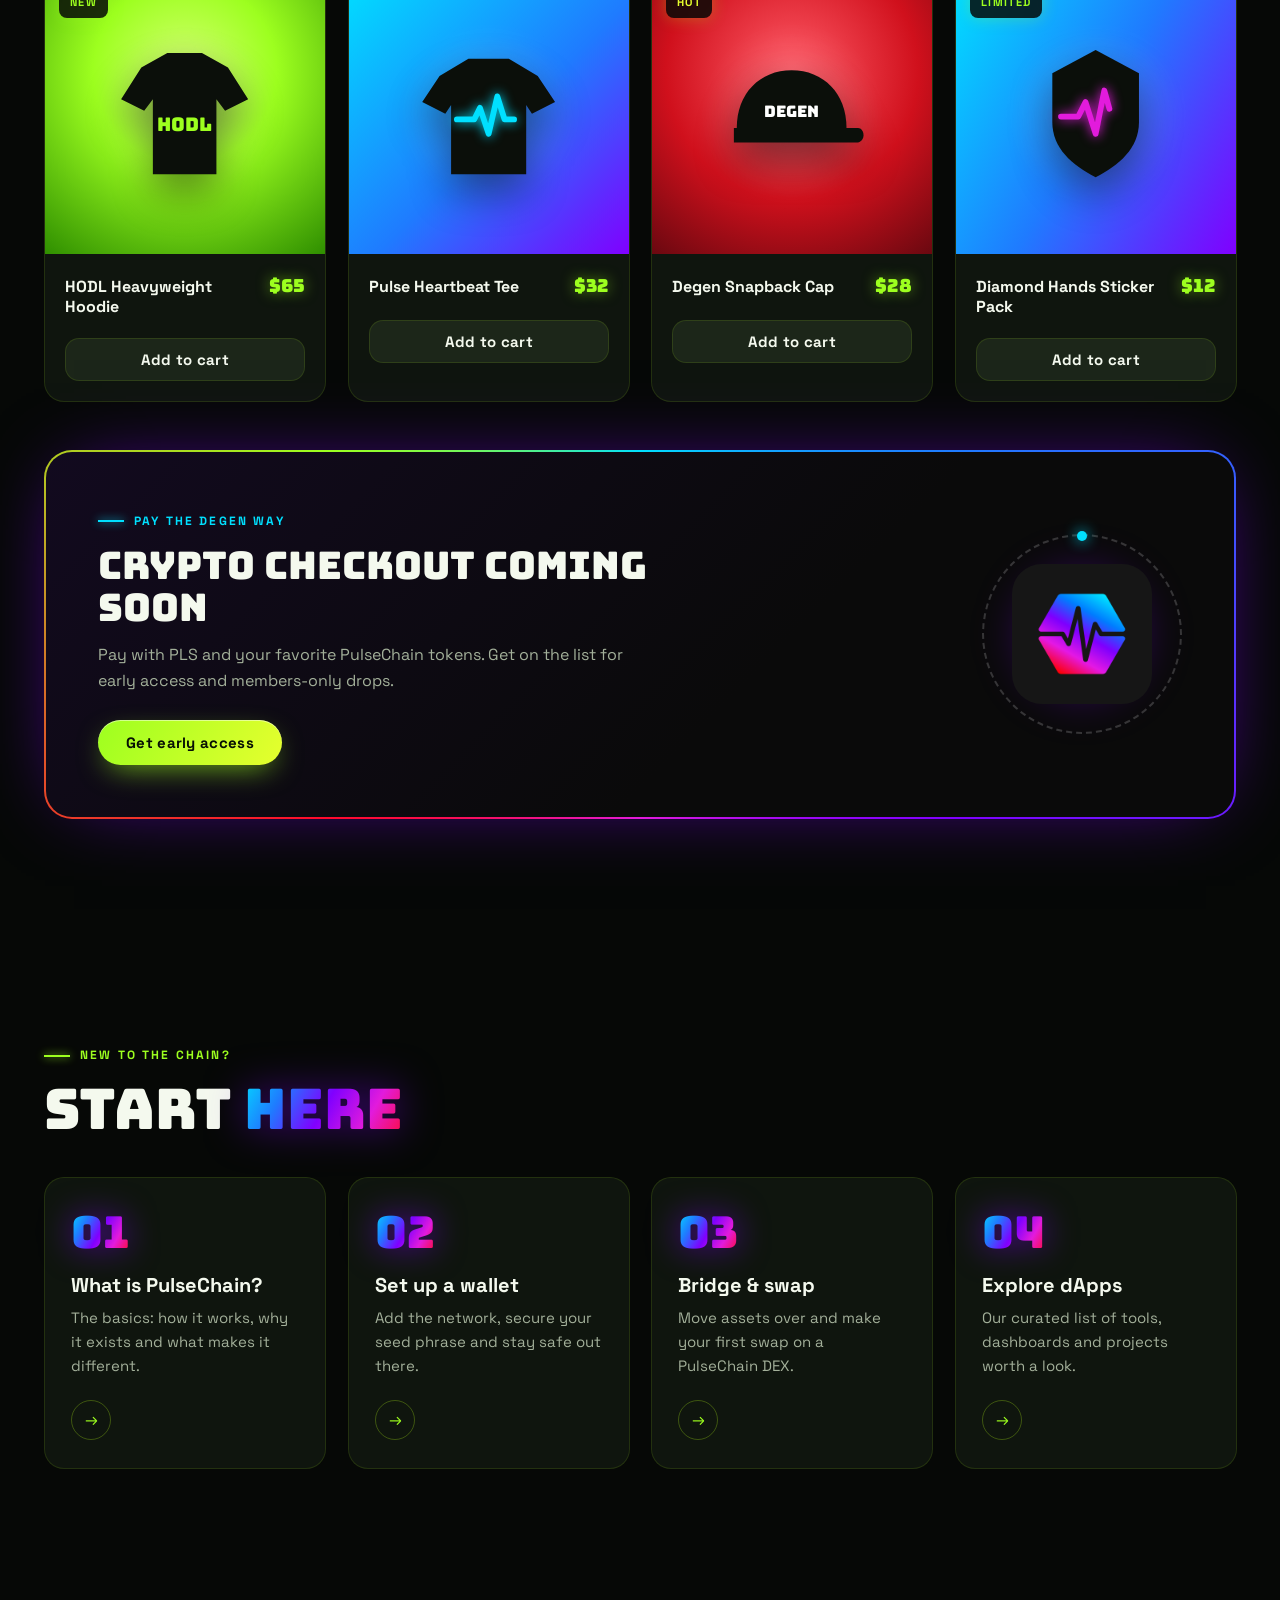
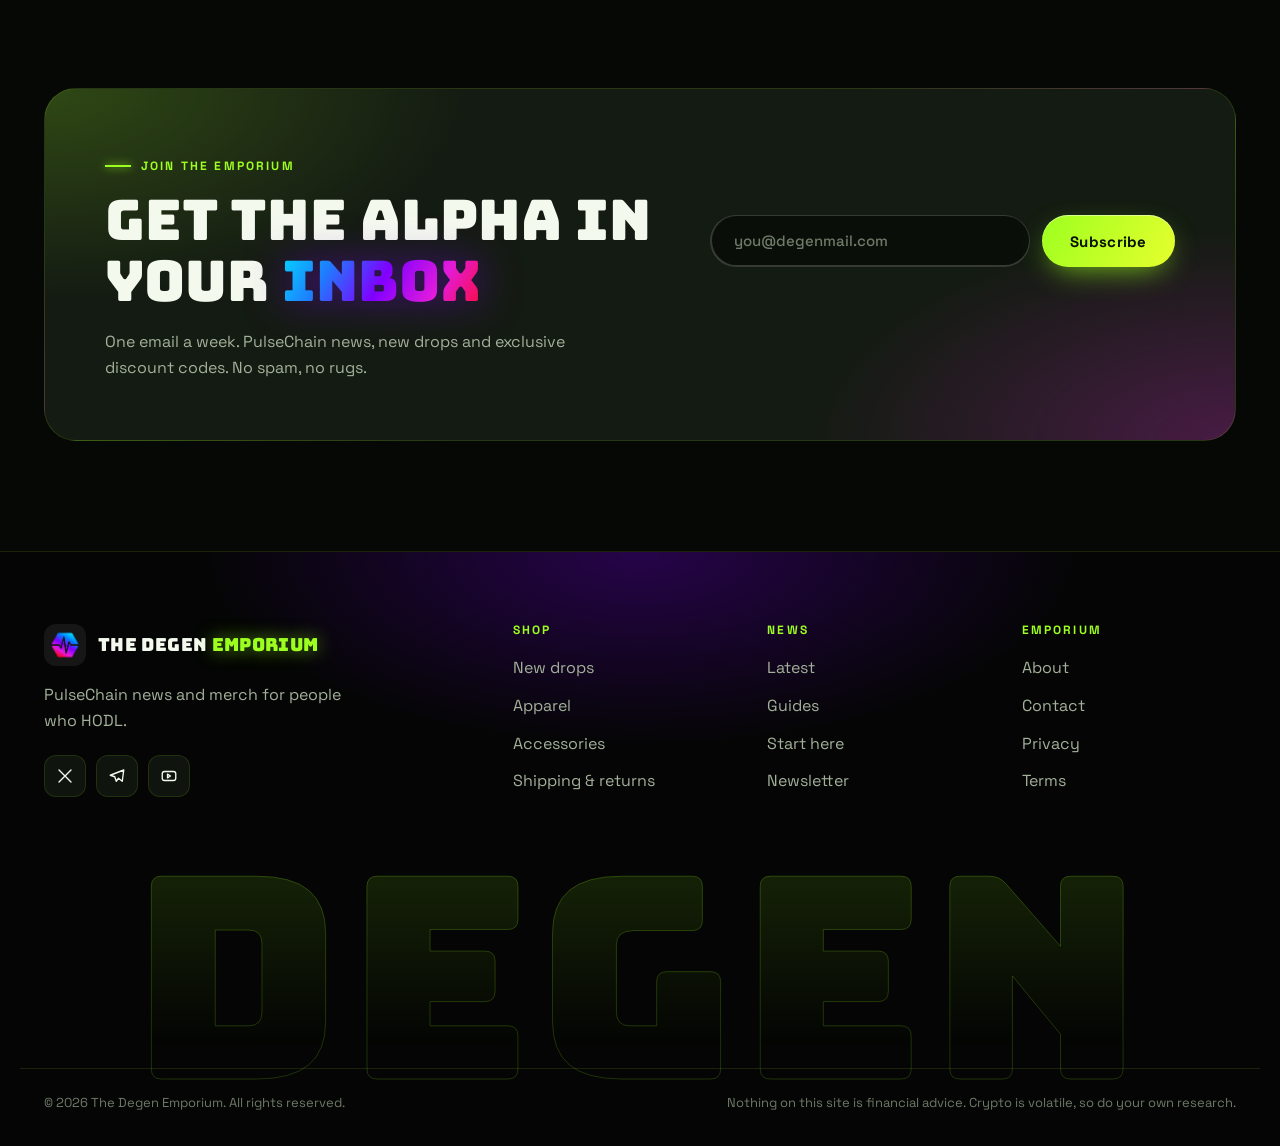
==== commit 183ca29f: "feat: upgrade Degen Emporium home page with premium interactions Add preloader, particle-network bac" ====
--- a/sites/degen-emporium/index.html
+++ b/sites/degen-emporium/index.html
@@ -5,7 +5,7 @@
   <meta name="viewport" content="width=device-width, initial-scale=1.0" />
   <title>The Degen Emporium</title>
   <meta name="description" content="The Degen Emporium — PulseChain news, alpha and merch for the degens who HODL." />
-  <meta name="theme-color" content="#0b0f0a" />
+  <meta name="theme-color" content="#060806" />
   <link rel="icon" type="image/png" href="assets/pulsechain-logo.png" />
   <meta property="og:title" content="The Degen Emporium" />
   <meta property="og:description" content="PulseChain news, alpha and merch for the degens who HODL." />
@@ -15,75 +15,127 @@
   <link href="https://fonts.googleapis.com/css2?family=Bungee&family=Space+Grotesk:wght@400;500;600;700&display=swap" rel="stylesheet" />
   <link rel="stylesheet" href="styles.css" />
 </head>
-<body>
+<body class="is-loading">
   <a class="skip-link" href="#main">Skip to content</a>
 
+  <!-- ===== Preloader ===== -->
+  <div class="preloader" id="preloader" aria-hidden="true">
+    <div class="preloader-logo">
+      <span class="preloader-ring"></span>
+      <img src="assets/pulsechain-logo.png" alt="" width="96" height="96" />
+    </div>
+    <svg class="preloader-ekg" viewBox="0 0 300 60"><path d="M0 30h90l10-18 14 36 14-46 12 42 10-14h150" /></svg>
+  </div>
+
+  <!-- ===== Ambient layers ===== -->
+  <canvas class="bg-canvas" id="bg-canvas" aria-hidden="true"></canvas>
+  <div class="cursor-glow" id="cursor-glow" aria-hidden="true"></div>
+  <div class="noise" aria-hidden="true"></div>
+  <div class="scroll-progress" id="scroll-progress" aria-hidden="true"></div>
+
   <!-- ===== Header ===== -->
-  <header class="site-header">
+  <header class="site-header" id="site-header">
     <div class="container header-inner">
       <a class="brand" href="#top" aria-label="The Degen Emporium home">
-        <img src="assets/pulsechain-logo.png" alt="" width="40" height="40" />
+        <span class="brand-mark"><img src="assets/pulsechain-logo.png" alt="" width="40" height="40" /></span>
         <span class="brand-text">The Degen <span>Emporium</span></span>
       </a>
 
       <nav class="main-nav" id="main-nav" aria-label="Main">
-        <a href="#news">News</a>
-        <a href="#store">Store</a>
-        <a href="#ecosystem">Ecosystem</a>
-        <a href="#community">Community</a>
+        <span class="nav-indicator" id="nav-indicator" aria-hidden="true"></span>
+        <a href="#news" data-section="news">News</a>
+        <a href="#store" data-section="store">Store</a>
+        <a href="#ecosystem" data-section="ecosystem">Start Here</a>
+        <a href="#community" data-section="community">Community</a>
       </nav>
 
       <div class="header-actions">
-        <a class="cart-btn" href="#store" aria-label="Cart, 0 items">
+        <button class="icon-btn cart-btn" id="cart-open" aria-label="Open cart, 0 items" aria-controls="cart" aria-expanded="false">
           <svg viewBox="0 0 24 24" aria-hidden="true"><path d="M3 4h2l2.4 11.2a1 1 0 0 0 1 .8h8.9a1 1 0 0 0 1-.8L20 8H6.2" /><circle cx="9" cy="20" r="1.4" /><circle cx="17" cy="20" r="1.4" /></svg>
           <span class="cart-count" id="cart-count">0</span>
-        </a>
-        <button class="menu-toggle" id="menu-toggle" aria-expanded="false" aria-controls="main-nav" aria-label="Open menu">
+        </button>
+        <button class="icon-btn menu-toggle" id="menu-toggle" aria-expanded="false" aria-controls="main-nav" aria-label="Open menu">
           <span></span><span></span><span></span>
         </button>
       </div>
     </div>
+
+    <!-- Price ticker -->
+    <div class="ticker" aria-label="PulseChain token prices">
+      <span class="ticker-live"><span class="live-dot"></span>Live</span>
+      <div class="ticker-viewport">
+        <div class="ticker-track" id="ticker-track"></div>
+      </div>
+    </div>
   </header>
-
-  <!-- ===== Price ticker ===== -->
-  <div class="ticker" aria-label="PulseChain token prices">
-    <div class="ticker-track" id="ticker-track"></div>
-  </div>
 
   <main id="main">
     <!-- ===== Hero ===== -->
     <section class="hero" id="top">
-      <div class="hero-banner">
-        <img src="assets/degen-emporium-banner.jpg" alt="The Degen Emporium — masked degen in a suit with HODL pin beside the graffiti logo" width="1500" height="500" />
-      </div>
+      <div class="hero-banner" id="hero-banner">
+        <div class="hero-banner-inner" id="hero-parallax">
+          <img src="assets/degen-emporium-banner.jpg" alt="The Degen Emporium — masked degen in a suit with HODL pin beside the graffiti logo" width="1500" height="500" />
+        </div>
+        <div class="hero-sheen" aria-hidden="true"></div>
+      </div>
+
+      <svg class="hero-ekg" viewBox="0 0 1440 120" preserveAspectRatio="none" aria-hidden="true">
+        <defs>
+          <linearGradient id="ekg-grad" x1="0" x2="1">
+            <stop offset="0" stop-color="#00e0ff" stop-opacity="0" />
+            <stop offset=".2" stop-color="#00e0ff" />
+            <stop offset=".5" stop-color="#8000ff" />
+            <stop offset=".8" stop-color="#e21bdc" />
+            <stop offset="1" stop-color="#ff0a2c" stop-opacity="0" />
+          </linearGradient>
+        </defs>
+        <path d="M0 60h560l18-34 26 76 28-96 24 88 18-34h766" />
+      </svg>
+
       <div class="container hero-content">
         <p class="eyebrow"><span class="pulse-dot" aria-hidden="true"></span> Powered by PulseChain</p>
-        <h1>News, alpha &amp; drip<br /><span class="grad-text">for PulseChain degens.</span></h1>
-        <p class="lede">Daily PulseChain headlines, ecosystem deep-dives and limited-run merch — all under one roof. No suits required (but we won't judge).</p>
+        <h1 class="hero-title">
+          <span class="line"><span class="word">News,</span> <span class="word">alpha</span> <span class="word">&amp;</span> <span class="word">drip</span></span>
+          <span class="line grad-line"><span class="word"><span class="g">for</span></span> <span class="word"><span class="g">PulseChain</span></span> <span class="word"><span class="g">degens.</span></span></span>
+        </h1>
+        <p class="lede">Daily PulseChain headlines, ecosystem deep-dives and limited-run merch, all under one roof. No suits required (but we won't judge).</p>
         <div class="hero-ctas">
-          <a class="btn btn-primary" href="#store">Shop the drop</a>
-          <a class="btn btn-ghost" href="#news">Read the news</a>
+          <a class="btn btn-primary magnetic" href="#store"><span>Shop the drop</span><svg viewBox="0 0 24 24" aria-hidden="true"><path d="M5 12h14M13 6l6 6-6 6" /></svg></a>
+          <a class="btn btn-ghost magnetic" href="#news"><span>Read the news</span></a>
         </div>
         <ul class="hero-stats" aria-label="Site highlights">
-          <li><strong>24/7</strong><span>PulseChain coverage</span></li>
-          <li><strong>100%</strong><span>Degen approved</span></li>
-          <li><strong>0</strong><span>Paper hands</span></li>
+          <li class="stat spot"><strong><span data-count="24">0</span>/7</strong><span>PulseChain coverage</span></li>
+          <li class="stat spot"><strong><span data-count="100">0</span>%</strong><span>Degen approved</span></li>
+          <li class="stat spot"><strong><span data-count="0">0</span></strong><span>Paper hands</span></li>
         </ul>
       </div>
+
+      <a class="scroll-cue" href="#news" aria-label="Scroll to news"><span></span></a>
     </section>
+
+    <!-- ===== Marquee ===== -->
+    <div class="marquee-wrap" aria-hidden="true">
+    <div class="marquee">
+      <div class="marquee-track">
+        <span>HODL</span><i>✦</i><span class="outline">PulseChain</span><i>✦</i><span>Degen Emporium</span><i>✦</i><span class="outline">Diamond Hands</span><i>✦</i>
+        <span>HODL</span><i>✦</i><span class="outline">PulseChain</span><i>✦</i><span>Degen Emporium</span><i>✦</i><span class="outline">Diamond Hands</span><i>✦</i>
+      </div>
+    </div>
+    </div>
 
     <!-- ===== News ===== -->
     <section class="section" id="news" aria-labelledby="news-title">
       <div class="container">
-        <div class="section-head">
+        <div class="section-head reveal">
           <div>
             <p class="kicker">Latest from the chain</p>
-            <h2 id="news-title">PulseChain News</h2>
+            <h2 id="news-title">PulseChain <span class="grad-text">News</span></h2>
           </div>
           <a class="link-arrow" href="#news">All stories <span aria-hidden="true">→</span></a>
         </div>
 
-        <div class="news-filters" role="tablist" aria-label="Filter news">
+        <div class="news-filters reveal" role="tablist" aria-label="Filter news">
+          <span class="filter-indicator" id="filter-indicator" aria-hidden="true"></span>
           <button class="chip is-active" role="tab" aria-selected="true" data-filter="all">All</button>
           <button class="chip" role="tab" aria-selected="false" data-filter="ecosystem">Ecosystem</button>
           <button class="chip" role="tab" aria-selected="false" data-filter="defi">DeFi</button>
@@ -92,9 +144,10 @@
         </div>
 
         <!-- Sample stories — replace with your own articles / CMS feed -->
-        <div class="news-grid">
-          <article class="news-card news-feature" data-cat="ecosystem">
+        <div class="news-grid" id="news-grid">
+          <article class="news-card news-feature spot tilt reveal" data-cat="ecosystem">
             <div class="news-thumb thumb-a" aria-hidden="true">
+              <div class="orbit"><span></span><span></span><span></span></div>
               <img src="assets/pulsechain-logo.png" alt="" />
             </div>
             <div class="news-body">
@@ -105,7 +158,7 @@
             </div>
           </article>
 
-          <article class="news-card" data-cat="defi">
+          <article class="news-card spot tilt reveal" data-cat="defi">
             <div class="news-thumb thumb-b" aria-hidden="true"><span>PLSX</span></div>
             <div class="news-body">
               <span class="tag tag-blue">DeFi</span>
@@ -114,7 +167,7 @@
             </div>
           </article>
 
-          <article class="news-card" data-cat="guides">
+          <article class="news-card spot tilt reveal" data-cat="guides">
             <div class="news-thumb thumb-c" aria-hidden="true"><span>BRIDGE</span></div>
             <div class="news-body">
               <span class="tag tag-pink">Guides</span>
@@ -123,7 +176,7 @@
             </div>
           </article>
 
-          <article class="news-card" data-cat="defi">
+          <article class="news-card spot tilt reveal" data-cat="defi">
             <div class="news-thumb thumb-d" aria-hidden="true"><span>HEX</span></div>
             <div class="news-body">
               <span class="tag tag-blue">DeFi</span>
@@ -132,7 +185,7 @@
             </div>
           </article>
 
-          <article class="news-card" data-cat="community">
+          <article class="news-card spot tilt reveal" data-cat="community">
             <div class="news-thumb thumb-e" aria-hidden="true"><span>HODL</span></div>
             <div class="news-body">
               <span class="tag tag-yellow">Community</span>
@@ -141,7 +194,7 @@
             </div>
           </article>
 
-          <article class="news-card" data-cat="guides">
+          <article class="news-card spot tilt reveal" data-cat="guides">
             <div class="news-thumb thumb-f" aria-hidden="true"><span>SAFU</span></div>
             <div class="news-body">
               <span class="tag tag-pink">Guides</span>
@@ -156,17 +209,25 @@
     <!-- ===== Store ===== -->
     <section class="section section-store" id="store" aria-labelledby="store-title">
       <div class="container">
-        <div class="section-head">
+        <div class="section-head reveal">
           <div>
             <p class="kicker">The Emporium</p>
-            <h2 id="store-title">Fresh Drops</h2>
-          </div>
-          <a class="link-arrow" href="#store">Shop all <span aria-hidden="true">→</span></a>
+            <h2 id="store-title">Fresh <span class="grad-text">Drops</span></h2>
+          </div>
+          <div class="countdown" aria-label="Next drop countdown">
+            <span class="countdown-label">Next drop in</span>
+            <div class="countdown-units" id="countdown">
+              <span><b data-unit="d">00</b><small>d</small></span>
+              <span><b data-unit="h">00</b><small>h</small></span>
+              <span><b data-unit="m">00</b><small>m</small></span>
+              <span><b data-unit="s">00</b><small>s</small></span>
+            </div>
+          </div>
         </div>
 
         <!-- Sample products — swap names, prices and images for your real inventory -->
         <div class="product-grid">
-          <article class="product">
+          <article class="product spot tilt reveal" data-id="hoodie" data-name="HODL Heavyweight Hoodie" data-price="65" data-swatch="a">
             <div class="product-img prod-a">
               <span class="badge">New</span>
               <svg viewBox="0 0 120 120" aria-hidden="true"><path d="M30 28l18-10h24l18 10 14 22-16 8-6-8v52H38V50l-6 8-16-8z" /><text x="60" y="72" text-anchor="middle">HODL</text></svg>
@@ -175,10 +236,10 @@
               <h3>HODL Heavyweight Hoodie</h3>
               <p class="price">$65</p>
             </div>
-            <button class="btn btn-add" data-add>Add to cart</button>
-          </article>
-
-          <article class="product">
+            <button class="btn btn-add" data-add><span>Add to cart</span></button>
+          </article>
+
+          <article class="product spot tilt reveal" data-id="tee" data-name="Pulse Heartbeat Tee" data-price="32" data-swatch="b">
             <div class="product-img prod-b">
               <svg viewBox="0 0 120 120" aria-hidden="true"><path d="M26 34l20-12h28l20 12 12 18-16 8-4-6v48H34V54l-4 6-16-8z" /><path class="pulse" d="M38 64h12l4-8 6 18 6-26 5 16h11" /></svg>
             </div>
@@ -186,10 +247,10 @@
               <h3>Pulse Heartbeat Tee</h3>
               <p class="price">$32</p>
             </div>
-            <button class="btn btn-add" data-add>Add to cart</button>
-          </article>
-
-          <article class="product">
+            <button class="btn btn-add" data-add><span>Add to cart</span></button>
+          </article>
+
+          <article class="product spot tilt reveal" data-id="cap" data-name="Degen Snapback Cap" data-price="28" data-swatch="c">
             <div class="product-img prod-c">
               <span class="badge badge-hot">Hot</span>
               <svg viewBox="0 0 120 120" aria-hidden="true"><path d="M22 70c0-24 16-40 38-40s38 16 38 40z" /><path d="M20 70h86c4 0 6 8 0 10H20z" /><text x="60" y="62" text-anchor="middle">DEGEN</text></svg>
@@ -198,10 +259,10 @@
               <h3>Degen Snapback Cap</h3>
               <p class="price">$28</p>
             </div>
-            <button class="btn btn-add" data-add>Add to cart</button>
-          </article>
-
-          <article class="product">
+            <button class="btn btn-add" data-add><span>Add to cart</span></button>
+          </article>
+
+          <article class="product spot tilt reveal" data-id="stickers" data-name="Diamond Hands Sticker Pack" data-price="12" data-swatch="d">
             <div class="product-img prod-d">
               <span class="badge">Limited</span>
               <svg viewBox="0 0 120 120" aria-hidden="true"><path d="M60 16l30 16v34c0 18-14 30-30 38-16-8-30-20-30-38V32z" /><path class="pulse" d="M36 62h12l5-10 7 22 6-30 5 18h13" /></svg>
@@ -210,17 +271,22 @@
               <h3>Diamond Hands Sticker Pack</h3>
               <p class="price">$12</p>
             </div>
-            <button class="btn btn-add" data-add>Add to cart</button>
-          </article>
-        </div>
-
-        <div class="promo">
+            <button class="btn btn-add" data-add><span>Add to cart</span></button>
+          </article>
+        </div>
+
+        <div class="promo reveal">
           <div class="promo-text">
             <p class="kicker">Pay the degen way</p>
             <h3>Crypto checkout coming soon</h3>
             <p>Pay with PLS and your favorite PulseChain tokens. Get on the list for early access and members-only drops.</p>
-          </div>
-          <img class="promo-logo" src="assets/pulsechain-logo.png" alt="PulseChain logo" width="160" height="160" />
+            <a class="btn btn-primary magnetic" href="#community"><span>Get early access</span></a>
+          </div>
+          <div class="promo-visual" aria-hidden="true">
+            <span class="promo-halo"></span>
+            <span class="promo-ring"></span>
+            <img class="promo-logo" src="assets/pulsechain-logo.png" alt="" width="160" height="160" />
+          </div>
         </div>
       </div>
     </section>
@@ -228,32 +294,36 @@
     <!-- ===== Ecosystem ===== -->
     <section class="section" id="ecosystem" aria-labelledby="eco-title">
       <div class="container">
-        <div class="section-head">
+        <div class="section-head reveal">
           <div>
             <p class="kicker">New to the chain?</p>
-            <h2 id="eco-title">Start Here</h2>
+            <h2 id="eco-title">Start <span class="grad-text">Here</span></h2>
           </div>
         </div>
         <div class="eco-grid">
-          <a class="eco-card" href="#news">
+          <a class="eco-card spot tilt reveal" href="#news">
             <span class="eco-num">01</span>
             <h3>What is PulseChain?</h3>
             <p>The basics: how it works, why it exists and what makes it different.</p>
+            <span class="eco-arrow" aria-hidden="true">→</span>
           </a>
-          <a class="eco-card" href="#news">
+          <a class="eco-card spot tilt reveal" href="#news">
             <span class="eco-num">02</span>
             <h3>Set up a wallet</h3>
             <p>Add the network, secure your seed phrase and stay safe out there.</p>
+            <span class="eco-arrow" aria-hidden="true">→</span>
           </a>
-          <a class="eco-card" href="#news">
+          <a class="eco-card spot tilt reveal" href="#news">
             <span class="eco-num">03</span>
             <h3>Bridge &amp; swap</h3>
             <p>Move assets over and make your first swap on a PulseChain DEX.</p>
+            <span class="eco-arrow" aria-hidden="true">→</span>
           </a>
-          <a class="eco-card" href="#news">
+          <a class="eco-card spot tilt reveal" href="#news">
             <span class="eco-num">04</span>
             <h3>Explore dApps</h3>
             <p>Our curated list of tools, dashboards and projects worth a look.</p>
+            <span class="eco-arrow" aria-hidden="true">→</span>
           </a>
         </div>
       </div>
@@ -262,16 +332,18 @@
     <!-- ===== Newsletter / community ===== -->
     <section class="section" id="community" aria-labelledby="community-title">
       <div class="container">
-        <div class="newsletter">
+        <div class="newsletter spot reveal">
           <div>
             <p class="kicker">Join the Emporium</p>
-            <h2 id="community-title">Get the alpha in your inbox</h2>
+            <h2 id="community-title">Get the alpha in your <span class="grad-text">inbox</span></h2>
             <p>One email a week. PulseChain news, new drops and exclusive discount codes. No spam, no rugs.</p>
           </div>
           <form class="signup" id="signup" novalidate>
             <label class="sr-only" for="email">Email address</label>
-            <input id="email" type="email" name="email" placeholder="you@degenmail.com" autocomplete="email" required />
-            <button class="btn btn-primary" type="submit">Subscribe</button>
+            <div class="input-wrap">
+              <input id="email" type="email" name="email" placeholder="you@degenmail.com" autocomplete="email" required />
+            </div>
+            <button class="btn btn-primary magnetic" type="submit"><span>Subscribe</span></button>
             <p class="form-msg" id="form-msg" role="status" aria-live="polite"></p>
           </form>
         </div>
@@ -281,10 +353,11 @@
 
   <!-- ===== Footer ===== -->
   <footer class="site-footer">
+    <div class="footer-glow" aria-hidden="true"></div>
     <div class="container footer-grid">
       <div class="footer-brand">
         <a class="brand" href="#top">
-          <img src="assets/pulsechain-logo.png" alt="" width="36" height="36" />
+          <span class="brand-mark"><img src="assets/pulsechain-logo.png" alt="" width="36" height="36" /></span>
           <span class="brand-text">The Degen <span>Emporium</span></span>
         </a>
         <p>PulseChain news and merch for people who HODL.</p>
@@ -322,11 +395,43 @@
         </ul>
       </div>
     </div>
+    <p class="footer-wordmark" aria-hidden="true">DEGEN</p>
     <div class="container footer-bottom">
       <p>&copy; <span id="year">2026</span> The Degen Emporium. All rights reserved.</p>
-      <p class="disclaimer">Nothing on this site is financial advice. Crypto is volatile — do your own research.</p>
+      <p class="disclaimer">Nothing on this site is financial advice. Crypto is volatile, so do your own research.</p>
     </div>
   </footer>
+
+  <!-- ===== Cart drawer ===== -->
+  <div class="drawer-overlay" id="cart-overlay" hidden></div>
+  <aside class="cart-drawer" id="cart" aria-label="Shopping cart" aria-hidden="true">
+    <div class="cart-head">
+      <h2>Your bag</h2>
+      <button class="icon-btn" id="cart-close" aria-label="Close cart">
+        <svg viewBox="0 0 24 24" aria-hidden="true"><path d="M6 6l12 12M18 6L6 18" /></svg>
+      </button>
+    </div>
+    <div class="cart-ship">
+      <p id="ship-msg">Add $100 for free shipping</p>
+      <div class="ship-bar"><span id="ship-bar"></span></div>
+    </div>
+    <ul class="cart-items" id="cart-items"></ul>
+    <div class="cart-empty" id="cart-empty">
+      <img src="assets/pulsechain-logo.png" alt="" width="72" height="72" />
+      <p>Your bag is empty.<br />Time to stack some drip.</p>
+    </div>
+    <div class="cart-foot">
+      <div class="cart-total"><span>Subtotal</span><strong id="cart-total">$0</strong></div>
+      <button class="btn btn-primary btn-block" id="checkout"><span>Checkout</span></button>
+      <p class="cart-note">Crypto checkout coming soon.</p>
+    </div>
+  </aside>
+
+  <!-- ===== Toasts & misc ===== -->
+  <div class="toasts" id="toasts" aria-live="polite"></div>
+  <button class="to-top" id="to-top" aria-label="Back to top">
+    <svg viewBox="0 0 24 24" aria-hidden="true"><path d="M12 19V5M6 11l6-6 6 6" /></svg>
+  </button>
 
   <script src="main.js"></script>
 </body>
--- a/sites/degen-emporium/styles.css
+++ b/sites/degen-emporium/styles.css
@@ -5,13 +5,16 @@
    ========================================================================== */
 
 :root {
-  --bg: #0b0f0a;
-  --bg-2: #11170f;
-  --surface: #161d14;
-  --surface-2: #1d261a;
-  --line: rgba(182, 255, 26, 0.14);
-  --text: #f2f7ec;
+  --bg: #060806;
+  --bg-2: #0c110b;
+  --surface: rgba(20, 27, 18, 0.72);
+  --surface-solid: #141b12;
+  --surface-2: #1c2619;
+  --line: rgba(182, 255, 26, 0.12);
+  --line-strong: rgba(182, 255, 26, 0.28);
+  --text: #f4f9ee;
   --muted: #a3b09a;
+  --dim: #6e7a67;
 
   --lime: #9dff1f;
   --yellow: #e6ff2e;
@@ -22,28 +25,37 @@
   --red: #ff0a2c;
 
   --pulse-grad: linear-gradient(120deg, var(--cyan) 0%, var(--blue) 25%, var(--purple) 50%, var(--magenta) 75%, var(--red) 100%);
+  --pulse-loop: linear-gradient(90deg, var(--cyan), var(--blue), var(--purple), var(--magenta), var(--red), var(--magenta), var(--purple), var(--blue), var(--cyan));
   --lime-grad: linear-gradient(120deg, var(--lime), var(--yellow));
-
-  --radius: 18px;
-  --radius-sm: 10px;
-  --shadow: 0 20px 50px -20px rgba(0, 0, 0, 0.7);
+  --conic: conic-gradient(from var(--angle, 0deg), var(--cyan), var(--blue), var(--purple), var(--magenta), var(--red), var(--lime), var(--cyan));
+
+  --radius: 20px;
+  --radius-sm: 12px;
+  --shadow: 0 30px 60px -25px rgba(0, 0, 0, 0.85);
+  --glow-lime: 0 0 24px rgba(157, 255, 31, 0.45), 0 0 60px rgba(157, 255, 31, 0.18);
+  --glow-purple: 0 0 30px rgba(128, 0, 255, 0.5), 0 0 80px rgba(226, 27, 220, 0.25);
   --font-display: "Bungee", "Impact", system-ui, sans-serif;
   --font-body: "Space Grotesk", system-ui, -apple-system, "Segoe UI", sans-serif;
-  --maxw: 1200px;
+  --maxw: 1240px;
+  --ease: cubic-bezier(0.22, 1, 0.36, 1);
+  --header-h: 110px;
+}
+
+@property --angle {
+  syntax: "<angle>";
+  initial-value: 0deg;
+  inherits: false;
 }
 
 *,
 *::before,
 *::after { box-sizing: border-box; }
 
-html { scroll-behavior: smooth; scroll-padding-top: 110px; }
+html { scroll-behavior: smooth; scroll-padding-top: calc(var(--header-h) + 12px); }
 
 body {
   margin: 0;
-  background:
-    radial-gradient(900px 500px at 90% -10%, rgba(128, 0, 255, 0.18), transparent 60%),
-    radial-gradient(800px 500px at -10% 40%, rgba(157, 255, 31, 0.08), transparent 60%),
-    var(--bg);
+  background: var(--bg);
   color: var(--text);
   font-family: var(--font-body);
   font-size: 16px;
@@ -51,11 +63,18 @@
   -webkit-font-smoothing: antialiased;
   overflow-x: hidden;
 }
+body.is-loading { overflow: hidden; }
+body.drawer-open { overflow: hidden; }
+
+::selection { background: var(--lime); color: #000; }
 
 img { max-width: 100%; display: block; }
 a { color: inherit; text-decoration: none; }
+button { font: inherit; color: inherit; }
 h1, h2, h3, h4 { margin: 0; line-height: 1.1; }
 p { margin: 0; }
+
+main, .site-footer { position: relative; z-index: 1; }
 
 .container { width: 100%; max-width: var(--maxw); margin: 0 auto; padding: 0 24px; }
 
@@ -65,12 +84,12 @@
 }
 
 .skip-link {
-  position: absolute; left: 16px; top: -60px; z-index: 100;
+  position: fixed; left: 16px; top: -60px; z-index: 200;
   background: var(--lime); color: #000; padding: 10px 16px; border-radius: 8px; font-weight: 700;
 }
 .skip-link:focus { top: 16px; }
 
-:focus-visible { outline: 2px solid var(--cyan); outline-offset: 3px; border-radius: 6px; }
+:focus-visible { outline: 2px solid var(--cyan); outline-offset: 3px; border-radius: 8px; }
 
 .grad-text {
   background: var(--pulse-grad);
@@ -78,291 +97,611 @@
   background-clip: text;
   color: transparent;
 }
+.grad-line .g {
+  background-image: var(--pulse-loop);
+  background-size: 300% 100%;
+  -webkit-background-clip: text;
+  background-clip: text;
+  color: transparent;
+  animation: grad-shift 8s linear infinite;
+}
+.grad-line { filter: drop-shadow(0 0 22px rgba(128, 0, 255, 0.5)); }
+@keyframes grad-shift { to { background-position: 300% 0; } }
+
+/* ---------- Ambient layers ---------- */
+.bg-canvas { position: fixed; inset: 0; width: 100%; height: 100%; z-index: 0; pointer-events: none; }
+
+body::before {
+  content: ""; position: fixed; inset: 0; z-index: 0; pointer-events: none;
+  background:
+    radial-gradient(900px 600px at 85% 0%, rgba(128, 0, 255, 0.16), transparent 60%),
+    radial-gradient(800px 600px at 0% 45%, rgba(157, 255, 31, 0.07), transparent 60%),
+    radial-gradient(900px 600px at 100% 100%, rgba(226, 27, 220, 0.1), transparent 60%);
+}
+
+.cursor-glow {
+  position: fixed; left: 0; top: 0; z-index: 2; pointer-events: none;
+  width: 520px; height: 520px; margin: -260px 0 0 -260px; border-radius: 50%;
+  background: radial-gradient(circle, rgba(157, 255, 31, 0.1), rgba(0, 224, 255, 0.06) 35%, transparent 65%);
+  mix-blend-mode: screen; opacity: 0; transition: opacity 0.4s;
+  will-change: transform;
+}
+.cursor-glow.on { opacity: 1; }
+
+.noise {
+  position: fixed; inset: 0; z-index: 3; pointer-events: none; opacity: 0.05;
+  background-image: url("data:image/svg+xml,%3Csvg xmlns='http://www.w3.org/2000/svg' width='160' height='160'%3E%3Cfilter id='n'%3E%3CfeTurbulence type='fractalNoise' baseFrequency='.9' numOctaves='3' stitchTiles='stitch'/%3E%3C/filter%3E%3Crect width='100%25' height='100%25' filter='url(%23n)'/%3E%3C/svg%3E");
+}
+
+.scroll-progress {
+  position: fixed; left: 0; top: 0; z-index: 120; height: 3px; width: 100%;
+  background: var(--pulse-grad); transform-origin: left; transform: scaleX(0);
+  box-shadow: 0 0 12px rgba(226, 27, 220, 0.7);
+}
+
+/* ---------- Preloader ---------- */
+.preloader {
+  position: fixed; inset: 0; z-index: 300; display: grid; place-content: center; justify-items: center; gap: 28px;
+  background: radial-gradient(circle at center, #140a24, var(--bg) 60%);
+  transition: opacity 0.7s var(--ease), visibility 0.7s;
+}
+.preloader.done { opacity: 0; visibility: hidden; }
+.preloader-logo { position: relative; width: 120px; height: 120px; display: grid; place-items: center; }
+.preloader-logo img { width: 96px; height: 96px; border-radius: 24px; position: relative; animation: heartbeat 1.1s ease-in-out infinite; }
+.preloader-ring {
+  position: absolute; inset: -6px; border-radius: 32px; background: var(--conic);
+  animation: spin-angle 1.6s linear infinite; filter: blur(14px); opacity: 0.8;
+}
+.preloader-ekg { width: 240px; height: 48px; }
+.preloader-ekg path {
+  fill: none; stroke: var(--lime); stroke-width: 3; stroke-linecap: round; stroke-linejoin: round;
+  stroke-dasharray: 420; stroke-dashoffset: 420; animation: ekg-draw 1.4s ease-in-out infinite;
+  filter: drop-shadow(0 0 6px var(--lime));
+}
+@keyframes heartbeat { 0%, 100% { transform: scale(1); } 15% { transform: scale(1.12); } 30% { transform: scale(1); } 45% { transform: scale(1.08); } }
+@keyframes spin-angle { to { --angle: 360deg; } }
+@keyframes ekg-draw { 0% { stroke-dashoffset: 420; } 60% { stroke-dashoffset: 0; } 100% { stroke-dashoffset: -420; } }
 
 /* ---------- Buttons ---------- */
 .btn {
-  display: inline-flex; align-items: center; justify-content: center; gap: 8px;
-  padding: 14px 26px; border-radius: 999px; border: 0; cursor: pointer;
+  position: relative; display: inline-flex; align-items: center; justify-content: center; gap: 10px;
+  padding: 15px 28px; border-radius: 999px; border: 0; cursor: pointer; overflow: hidden; isolation: isolate;
   font: 700 15px/1 var(--font-body); letter-spacing: 0.02em;
-  transition: transform 0.15s ease, box-shadow 0.2s ease, background 0.2s ease;
-}
-.btn:active { transform: translateY(1px) scale(0.98); }
+  transition: transform 0.25s var(--ease), box-shadow 0.3s ease, background 0.3s ease, color 0.3s, border-color 0.3s;
+  will-change: transform;
+}
+.btn svg { width: 18px; height: 18px; fill: none; stroke: currentColor; stroke-width: 2.2; stroke-linecap: round; stroke-linejoin: round; transition: transform 0.3s var(--ease); }
+.btn:hover svg { transform: translateX(4px); }
+.btn::after {
+  content: ""; position: absolute; top: 0; bottom: 0; left: -80%; width: 50%; z-index: -1;
+  background: linear-gradient(100deg, transparent, rgba(255, 255, 255, 0.55), transparent);
+  transform: skewX(-20deg); transition: left 0.7s var(--ease);
+}
+.btn:hover::after { left: 130%; }
+.btn:active { transform: scale(0.97); }
+
 .btn-primary {
-  background: var(--lime-grad); color: #0b0f0a;
-  box-shadow: 0 0 0 0 rgba(157, 255, 31, 0.5), 0 10px 30px -10px rgba(157, 255, 31, 0.7);
-}
-.btn-primary:hover { box-shadow: 0 0 0 4px rgba(157, 255, 31, 0.2), 0 14px 40px -10px rgba(157, 255, 31, 0.9); transform: translateY(-2px); }
-.btn-ghost { background: transparent; color: var(--text); border: 1.5px solid rgba(255, 255, 255, 0.25); }
-.btn-ghost:hover { border-color: var(--cyan); color: var(--cyan); }
+  background: var(--lime-grad); color: #071004;
+  box-shadow: 0 10px 30px -10px rgba(157, 255, 31, 0.8), inset 0 1px 0 rgba(255, 255, 255, 0.5);
+  animation: btn-glow 3s ease-in-out infinite;
+}
+.btn-primary:hover { box-shadow: 0 0 0 4px rgba(157, 255, 31, 0.18), var(--glow-lime), 0 16px 40px -12px rgba(157, 255, 31, 0.9); }
+@keyframes btn-glow { 50% { box-shadow: 0 10px 40px -8px rgba(157, 255, 31, 1), inset 0 1px 0 rgba(255, 255, 255, 0.5); } }
+
+.btn-ghost {
+  background: rgba(255, 255, 255, 0.04); color: var(--text);
+  border: 1.5px solid rgba(255, 255, 255, 0.22); backdrop-filter: blur(8px);
+}
+.btn-ghost:hover { border-color: var(--cyan); color: var(--cyan); box-shadow: 0 0 24px rgba(0, 224, 255, 0.3), inset 0 0 20px rgba(0, 224, 255, 0.1); }
+.btn-block { width: 100%; }
+
+.icon-btn {
+  position: relative; display: grid; place-items: center; width: 46px; height: 46px; cursor: pointer;
+  border-radius: 14px; border: 1px solid var(--line); background: rgba(20, 27, 18, 0.7);
+  transition: border-color 0.25s, box-shadow 0.25s, transform 0.25s var(--ease);
+}
+.icon-btn:hover { border-color: var(--lime); box-shadow: 0 0 20px rgba(157, 255, 31, 0.3); }
+.icon-btn svg { width: 22px; height: 22px; fill: none; stroke: var(--text); stroke-width: 1.8; stroke-linecap: round; stroke-linejoin: round; }
+
+/* ---------- Spotlight cards (cursor-tracking glow border) ---------- */
+.spot { position: relative; --mx: 50%; --my: 50%; }
+.spot::before,
+.spot::after {
+  content: ""; position: absolute; inset: 0; border-radius: inherit; pointer-events: none;
+  opacity: 0; transition: opacity 0.35s ease; z-index: 3;
+}
+.spot::before {
+  padding: 1.5px;
+  background: radial-gradient(320px circle at var(--mx) var(--my), rgba(157, 255, 31, 0.95), rgba(0, 224, 255, 0.55) 30%, transparent 60%);
+  -webkit-mask: linear-gradient(#000 0 0) content-box, linear-gradient(#000 0 0);
+  -webkit-mask-composite: xor;
+  mask: linear-gradient(#000 0 0) content-box exclude, linear-gradient(#000 0 0);
+}
+.spot::after {
+  background: radial-gradient(420px circle at var(--mx) var(--my), rgba(157, 255, 31, 0.1), transparent 55%);
+}
+.spot:hover::before,
+.spot:hover::after { opacity: 1; }
+
+.tilt { transform-style: preserve-3d; transition: transform 0.5s var(--ease), box-shadow 0.4s, border-color 0.4s; will-change: transform; }
+.tilt.tilting { transition: transform 0.08s linear, box-shadow 0.4s, border-color 0.4s; }
 
 /* ---------- Header ---------- */
 .site-header {
-  position: sticky; top: 0; z-index: 50;
-  background: rgba(11, 15, 10, 0.78);
-  backdrop-filter: blur(14px); -webkit-backdrop-filter: blur(14px);
+  position: sticky; top: 0; z-index: 100;
+  background: rgba(6, 8, 6, 0.55);
+  backdrop-filter: blur(18px) saturate(160%); -webkit-backdrop-filter: blur(18px) saturate(160%);
   border-bottom: 1px solid var(--line);
-}
-.header-inner { display: flex; align-items: center; justify-content: space-between; height: 72px; gap: 24px; }
-
-.brand { display: flex; align-items: center; gap: 10px; }
-.brand img { width: 40px; height: 40px; border-radius: 10px; }
+  transition: background 0.3s, box-shadow 0.3s;
+}
+.site-header.scrolled { background: rgba(6, 8, 6, 0.85); box-shadow: 0 10px 40px -20px rgba(0, 0, 0, 0.9); }
+.header-inner { display: flex; align-items: center; justify-content: space-between; height: 72px; gap: 24px; transition: height 0.3s var(--ease); }
+.site-header.scrolled .header-inner { height: 62px; }
+
+.brand { display: flex; align-items: center; gap: 12px; }
+.brand-mark { position: relative; display: grid; place-items: center; width: 42px; height: 42px; }
+.brand-mark::before {
+  content: ""; position: absolute; inset: -3px; border-radius: 14px; background: var(--conic);
+  animation: spin-angle 4s linear infinite; filter: blur(6px); opacity: 0; transition: opacity 0.3s;
+}
+.brand:hover .brand-mark::before { opacity: 0.9; }
+.brand-mark img { position: relative; width: 42px; height: 42px; border-radius: 12px; }
 .brand-text { font-family: var(--font-display); font-size: 18px; letter-spacing: 0.02em; }
-.brand-text span { color: var(--lime); }
-
-.main-nav { display: flex; gap: 32px; }
-.main-nav a { font-weight: 600; color: var(--muted); position: relative; padding: 6px 0; transition: color 0.2s; }
-.main-nav a::after {
-  content: ""; position: absolute; left: 0; right: 0; bottom: 0; height: 2px;
-  background: var(--pulse-grad); transform: scaleX(0); transform-origin: left; transition: transform 0.25s ease;
-}
-.main-nav a:hover { color: var(--text); }
-.main-nav a:hover::after { transform: scaleX(1); }
-
-.header-actions { display: flex; align-items: center; gap: 12px; }
-.cart-btn {
-  position: relative; display: grid; place-items: center; width: 44px; height: 44px;
-  border-radius: 12px; border: 1px solid var(--line); background: var(--surface);
-}
-.cart-btn svg { width: 22px; height: 22px; fill: none; stroke: var(--text); stroke-width: 1.8; stroke-linecap: round; stroke-linejoin: round; }
-.cart-btn:hover { border-color: var(--lime); }
+.brand-text span { color: var(--lime); text-shadow: 0 0 18px rgba(157, 255, 31, 0.6); }
+
+.main-nav { position: relative; display: flex; gap: 6px; padding: 5px; border-radius: 999px; border: 1px solid var(--line); background: rgba(20, 27, 18, 0.5); }
+.main-nav a { position: relative; z-index: 1; font-weight: 600; font-size: 15px; color: var(--muted); padding: 8px 18px; border-radius: 999px; transition: color 0.25s; }
+.main-nav a:hover,
+.main-nav a.active { color: var(--text); }
+.nav-indicator {
+  position: absolute; top: 5px; bottom: 5px; left: 0; width: 0; border-radius: 999px; opacity: 0;
+  background: linear-gradient(120deg, rgba(0, 224, 255, 0.22), rgba(128, 0, 255, 0.3), rgba(226, 27, 220, 0.22));
+  border: 1px solid rgba(255, 255, 255, 0.14);
+  box-shadow: 0 0 20px rgba(128, 0, 255, 0.4), inset 0 0 12px rgba(0, 224, 255, 0.15);
+  transition: transform 0.45s var(--ease), width 0.45s var(--ease), opacity 0.3s;
+}
+
+.header-actions { display: flex; align-items: center; gap: 10px; }
 .cart-count {
-  position: absolute; top: -6px; right: -6px; min-width: 20px; height: 20px; padding: 0 5px;
+  position: absolute; top: -7px; right: -7px; min-width: 21px; height: 21px; padding: 0 5px;
   border-radius: 999px; background: var(--magenta); color: #fff; font-size: 11px; font-weight: 700;
-  display: grid; place-items: center;
-}
-.cart-count.bump { animation: bump 0.4s ease; }
-@keyframes bump { 50% { transform: scale(1.4); } }
-
-.menu-toggle { display: none; width: 44px; height: 44px; border-radius: 12px; border: 1px solid var(--line); background: var(--surface); cursor: pointer; padding: 12px 11px; flex-direction: column; justify-content: space-between; }
-.menu-toggle span { display: block; height: 2px; background: var(--text); border-radius: 2px; transition: transform 0.25s, opacity 0.25s; }
+  display: grid; place-items: center; box-shadow: 0 0 14px rgba(226, 27, 220, 0.8);
+}
+.cart-btn.bump { animation: cart-bump 0.5s var(--ease); }
+@keyframes cart-bump { 30% { transform: scale(1.18) rotate(-8deg); } 60% { transform: scale(0.95) rotate(4deg); } }
+
+.menu-toggle { display: none; padding: 13px 12px; flex-direction: column; justify-content: space-between; }
+.menu-toggle span { display: block; width: 100%; height: 2px; background: var(--text); border-radius: 2px; transition: transform 0.3s var(--ease), opacity 0.2s; }
 .menu-toggle[aria-expanded="true"] span:nth-child(1) { transform: translateY(8px) rotate(45deg); }
 .menu-toggle[aria-expanded="true"] span:nth-child(2) { opacity: 0; }
 .menu-toggle[aria-expanded="true"] span:nth-child(3) { transform: translateY(-8px) rotate(-45deg); }
 
 /* ---------- Ticker ---------- */
-.ticker {
-  position: sticky; top: 72px; z-index: 40;
-  background: #050705; border-bottom: 1px solid var(--line);
-  overflow: hidden; height: 38px; display: flex; align-items: center;
-  mask-image: linear-gradient(90deg, transparent, #000 6%, #000 94%, transparent);
-  -webkit-mask-image: linear-gradient(90deg, transparent, #000 6%, #000 94%, transparent);
-}
-.ticker-track { display: flex; gap: 40px; white-space: nowrap; animation: scroll 40s linear infinite; padding-left: 40px; }
+.ticker { display: flex; align-items: center; height: 38px; border-top: 1px solid var(--line); background: rgba(0, 0, 0, 0.45); }
+.ticker-live {
+  flex: none; display: inline-flex; align-items: center; gap: 8px; height: 100%; padding: 0 16px 0 24px;
+  font-size: 11px; font-weight: 700; letter-spacing: 0.16em; text-transform: uppercase; color: var(--lime);
+  border-right: 1px solid var(--line); background: rgba(157, 255, 31, 0.06);
+}
+.live-dot { width: 7px; height: 7px; border-radius: 50%; background: var(--lime); box-shadow: 0 0 10px var(--lime); animation: blink 1.4s infinite; }
+@keyframes blink { 50% { opacity: 0.25; } }
+.ticker-viewport {
+  flex: 1; overflow: hidden; height: 100%; display: flex; align-items: center;
+  mask-image: linear-gradient(90deg, transparent, #000 4%, #000 96%, transparent);
+  -webkit-mask-image: linear-gradient(90deg, transparent, #000 4%, #000 96%, transparent);
+}
+.ticker-track { display: flex; gap: 44px; white-space: nowrap; animation: scroll 45s linear infinite; padding-left: 24px; }
 .ticker:hover .ticker-track { animation-play-state: paused; }
 .tick { display: inline-flex; align-items: center; gap: 8px; font-size: 13px; font-weight: 600; font-variant-numeric: tabular-nums; }
-.tick b { color: var(--text); letter-spacing: 0.04em; }
-.tick .px { color: var(--muted); }
+.tick b { color: var(--text); letter-spacing: 0.05em; }
+.tick .px { color: var(--muted); transition: color 0.4s; }
+.tick .px.flash-up { color: var(--lime); text-shadow: 0 0 10px var(--lime); }
+.tick .px.flash-down { color: #ff4d6d; text-shadow: 0 0 10px #ff4d6d; }
 .tick .up { color: var(--lime); }
 .tick .down { color: #ff4d6d; }
 @keyframes scroll { to { transform: translateX(-50%); } }
 
 /* ---------- Hero ---------- */
-.hero { position: relative; padding-bottom: 72px; }
-.hero-banner {
-  position: relative; width: 100%; aspect-ratio: 3 / 1; max-height: 520px; overflow: hidden;
-}
-.hero-banner img { width: 100%; height: 100%; object-fit: cover; object-position: center; }
+.hero { position: relative; padding-bottom: 96px; }
+.hero-banner { position: relative; width: 100%; aspect-ratio: 3 / 1; max-height: 560px; overflow: hidden; }
+.hero-banner-inner { position: absolute; inset: -4%; will-change: transform; transition: transform 0.2s linear; }
+.hero-banner-inner img { width: 100%; height: 100%; object-fit: cover; object-position: center; animation: hero-zoom 1.8s var(--ease) both; animation-play-state: paused; }
+body.loaded .hero-banner-inner img { animation-play-state: running; }
+@keyframes hero-zoom { from { transform: scale(1.15); filter: brightness(0.3) saturate(1.6); } to { transform: none; filter: none; } }
 .hero-banner::after {
-  content: ""; position: absolute; inset: 0;
-  background: linear-gradient(180deg, transparent 55%, var(--bg) 100%);
-}
-.hero-content { position: relative; margin-top: -40px; z-index: 2; }
+  content: ""; position: absolute; inset: 0; pointer-events: none;
+  background:
+    linear-gradient(180deg, rgba(6, 8, 6, 0.1) 0%, transparent 40%, rgba(6, 8, 6, 0.75) 82%, var(--bg) 100%),
+    linear-gradient(90deg, rgba(6, 8, 6, 0.35), transparent 30%, transparent 70%, rgba(6, 8, 6, 0.35));
+}
+.hero-sheen {
+  position: absolute; inset: 0; pointer-events: none; z-index: 1;
+  background: linear-gradient(105deg, transparent 40%, rgba(255, 255, 255, 0.16) 50%, transparent 60%);
+  background-size: 250% 100%; background-position: 150% 0; mix-blend-mode: overlay;
+  animation: sheen 7s ease-in-out 2s infinite;
+}
+@keyframes sheen { 0% { background-position: 150% 0; } 35%, 100% { background-position: -50% 0; } }
+
+.hero-ekg { position: absolute; left: 0; width: 100%; height: 120px; top: calc(min(33.33vw, 560px) - 70px); z-index: 2; pointer-events: none; overflow: visible; }
+.hero-ekg path {
+  fill: none; stroke: url(#ekg-grad); stroke-width: 3; stroke-linecap: round; stroke-linejoin: round;
+  stroke-dasharray: 1800; stroke-dashoffset: 1800; filter: drop-shadow(0 0 8px rgba(226, 27, 220, 0.9));
+  animation: hero-ekg 4.5s ease-in-out 1s infinite;
+}
+@keyframes hero-ekg { 0% { stroke-dashoffset: 1800; } 50% { stroke-dashoffset: 0; } 100% { stroke-dashoffset: -1800; } }
+
+.hero-content { position: relative; margin-top: -30px; z-index: 3; }
 
 .eyebrow {
-  display: inline-flex; align-items: center; gap: 10px; padding: 8px 16px; border-radius: 999px;
-  background: rgba(22, 29, 20, 0.9); border: 1px solid var(--line);
-  font-size: 13px; font-weight: 600; letter-spacing: 0.08em; text-transform: uppercase; color: var(--muted);
-}
-.pulse-dot { width: 10px; height: 10px; border-radius: 50%; background: var(--magenta); box-shadow: 0 0 0 0 rgba(226, 27, 220, 0.6); animation: ping 1.8s infinite; }
-@keyframes ping { 0% { box-shadow: 0 0 0 0 rgba(226, 27, 220, 0.6); } 80%, 100% { box-shadow: 0 0 0 12px rgba(226, 27, 220, 0); } }
-
-.hero h1 {
-  margin-top: 22px; font-family: var(--font-display); font-weight: 400;
-  font-size: clamp(34px, 6vw, 72px); line-height: 1.02; letter-spacing: -0.01em; max-width: 16ch;
-}
-.lede { margin-top: 20px; max-width: 56ch; font-size: clamp(16px, 1.6vw, 19px); color: var(--muted); }
-.hero-ctas { display: flex; flex-wrap: wrap; gap: 14px; margin-top: 32px; }
-
-.hero-stats { list-style: none; padding: 0; margin: 48px 0 0; display: flex; flex-wrap: wrap; gap: 16px; }
-.hero-stats li {
-  flex: 1 1 180px; padding: 18px 22px; border-radius: var(--radius); background: var(--surface); border: 1px solid var(--line);
-}
-.hero-stats strong { display: block; font-family: var(--font-display); font-weight: 400; font-size: 30px; background: var(--lime-grad); -webkit-background-clip: text; background-clip: text; color: transparent; }
-.hero-stats span { color: var(--muted); font-size: 14px; }
+  display: inline-flex; align-items: center; gap: 10px; padding: 8px 18px; border-radius: 999px;
+  background: rgba(20, 27, 18, 0.8); border: 1px solid var(--line-strong); backdrop-filter: blur(10px);
+  font-size: 12px; font-weight: 700; letter-spacing: 0.14em; text-transform: uppercase; color: var(--text);
+  box-shadow: 0 0 30px -5px rgba(226, 27, 220, 0.35);
+}
+.pulse-dot { width: 9px; height: 9px; border-radius: 50%; background: var(--magenta); animation: ping 1.8s infinite; }
+@keyframes ping { 0% { box-shadow: 0 0 0 0 rgba(226, 27, 220, 0.7); } 80%, 100% { box-shadow: 0 0 0 12px rgba(226, 27, 220, 0); } }
+
+.hero-title {
+  margin-top: 24px; font-family: var(--font-display); font-weight: 400;
+  font-size: clamp(36px, 6.6vw, 84px); line-height: 1; letter-spacing: -0.01em;
+}
+.hero-title .line { display: block; }
+.hero-title .word { display: inline-block; opacity: 0; transform: translateY(60%) rotate(4deg); filter: blur(8px); }
+body.loaded .hero-title .word { animation: word-in 0.9s var(--ease) forwards; animation-delay: calc(0.35s + var(--i, 0) * 0.08s); }
+@keyframes word-in { to { opacity: 1; transform: none; filter: blur(0); } }
+
+.hero-content > .lede,
+.hero-content > .hero-ctas,
+.hero-content > .hero-stats,
+.hero-content > .eyebrow { opacity: 0; transform: translateY(20px); }
+body.loaded .hero-content > .eyebrow { animation: fade-up 0.8s var(--ease) 0.2s forwards; }
+body.loaded .hero-content > .lede { animation: fade-up 0.8s var(--ease) 0.9s forwards; }
+body.loaded .hero-content > .hero-ctas { animation: fade-up 0.8s var(--ease) 1.05s forwards; }
+body.loaded .hero-content > .hero-stats { animation: fade-up 0.8s var(--ease) 1.2s forwards; }
+@keyframes fade-up { to { opacity: 1; transform: none; } }
+
+.lede { margin-top: 22px; max-width: 56ch; font-size: clamp(16px, 1.6vw, 19px); color: var(--muted); }
+.hero-ctas { display: flex; flex-wrap: wrap; gap: 14px; margin-top: 34px; }
+
+.hero-stats { list-style: none; padding: 0; margin: 52px 0 0; display: grid; grid-template-columns: repeat(3, 1fr); gap: 16px; }
+.stat {
+  padding: 22px 24px; border-radius: var(--radius); background: var(--surface); border: 1px solid var(--line);
+  backdrop-filter: blur(12px);
+}
+.stat strong {
+  display: block; font-family: var(--font-display); font-weight: 400; font-size: 36px; font-variant-numeric: tabular-nums;
+  background: var(--lime-grad); -webkit-background-clip: text; background-clip: text; color: transparent;
+  filter: drop-shadow(0 0 14px rgba(157, 255, 31, 0.4));
+}
+.stat > span { color: var(--muted); font-size: 14px; }
+
+.scroll-cue {
+  position: absolute; left: 50%; bottom: 20px; transform: translateX(-50%); z-index: 3;
+  width: 26px; height: 42px; border-radius: 14px; border: 2px solid rgba(255, 255, 255, 0.3);
+}
+.scroll-cue span { position: absolute; left: 50%; top: 8px; width: 4px; height: 8px; margin-left: -2px; border-radius: 2px; background: var(--lime); box-shadow: 0 0 8px var(--lime); animation: cue 1.8s ease-in-out infinite; }
+@keyframes cue { 0% { opacity: 0; transform: translateY(0); } 30% { opacity: 1; } 100% { opacity: 0; transform: translateY(14px); } }
+
+/* ---------- Marquee ---------- */
+.marquee-wrap { position: relative; z-index: 2; overflow: hidden; padding: 24px 0; }
+.marquee {
+  position: relative; overflow: hidden; padding: 18px 0; margin: 0 -2vw;
+  transform: rotate(-2deg);
+  background: var(--lime-grad);
+  box-shadow: 0 0 60px rgba(157, 255, 31, 0.35), 0 0 0 1px rgba(0, 0, 0, 0.4);
+}
+.marquee-track { display: flex; align-items: center; gap: 36px; width: max-content; animation: scroll 30s linear infinite; }
+.marquee span { font-family: var(--font-display); font-size: clamp(26px, 4vw, 46px); line-height: 1; color: #071004; white-space: nowrap; }
+.marquee span.outline { color: transparent; -webkit-text-stroke: 1.5px #071004; }
+.marquee i { font-style: normal; font-size: 26px; color: var(--purple); }
 
 /* ---------- Sections ---------- */
-.section { padding: 88px 0; }
-.section-head { display: flex; align-items: flex-end; justify-content: space-between; gap: 16px; margin-bottom: 32px; flex-wrap: wrap; }
-.kicker { color: var(--lime); font-weight: 700; font-size: 13px; letter-spacing: 0.14em; text-transform: uppercase; margin-bottom: 10px; }
-.section h2 { font-family: var(--font-display); font-weight: 400; font-size: clamp(30px, 4.4vw, 48px); }
-.link-arrow { color: var(--cyan); font-weight: 600; display: inline-flex; gap: 6px; }
-.link-arrow span { transition: transform 0.2s; }
-.link-arrow:hover span { transform: translateX(4px); }
+.section { padding: 110px 0; }
+.section-head { display: flex; align-items: flex-end; justify-content: space-between; gap: 20px; margin-bottom: 36px; flex-wrap: wrap; }
+.kicker {
+  display: inline-flex; align-items: center; gap: 10px;
+  color: var(--lime); font-weight: 700; font-size: 12px; letter-spacing: 0.18em; text-transform: uppercase; margin-bottom: 14px;
+}
+.kicker::before { content: ""; width: 26px; height: 2px; background: currentColor; box-shadow: 0 0 8px currentColor; }
+.section h2 { font-family: var(--font-display); font-weight: 400; font-size: clamp(32px, 4.8vw, 56px); }
+.section h2 .grad-text { filter: drop-shadow(0 0 20px rgba(128, 0, 255, 0.5)); }
+.link-arrow { color: var(--cyan); font-weight: 600; display: inline-flex; gap: 6px; text-shadow: 0 0 16px rgba(0, 224, 255, 0.4); }
+.link-arrow span { transition: transform 0.25s var(--ease); }
+.link-arrow:hover span { transform: translateX(5px); }
+
+/* ---------- Reveal ---------- */
+.reveal { opacity: 0; transform: translateY(40px) scale(0.98); transition: opacity 0.9s var(--ease), transform 0.9s var(--ease); transition-delay: var(--d, 0s); }
+.reveal.in { opacity: 1; transform: none; }
+.tilt.reveal.in { transition: opacity 0.9s var(--ease), transform 0.5s var(--ease), box-shadow 0.4s, border-color 0.4s; transition-delay: var(--d, 0s), 0s, 0s, 0s; }
+.tilt.reveal.in.tilting { transition: opacity 0.9s var(--ease), transform 0.08s linear, box-shadow 0.4s, border-color 0.4s; transition-delay: 0s; }
 
 /* ---------- News ---------- */
-.news-filters { display: flex; flex-wrap: wrap; gap: 10px; margin-bottom: 28px; }
+.news-filters { position: relative; display: inline-flex; flex-wrap: wrap; gap: 4px; margin-bottom: 32px; padding: 5px; border-radius: 999px; border: 1px solid var(--line); background: var(--surface); backdrop-filter: blur(10px); }
 .chip {
-  padding: 8px 16px; border-radius: 999px; border: 1px solid var(--line); background: var(--surface);
-  color: var(--muted); font: 600 14px/1 var(--font-body); cursor: pointer; transition: all 0.2s;
-}
-.chip:hover { color: var(--text); border-color: rgba(255, 255, 255, 0.3); }
-.chip.is-active { background: var(--text); color: var(--bg); border-color: var(--text); }
-
-.news-grid { display: grid; grid-template-columns: repeat(3, 1fr); gap: 20px; }
+  position: relative; z-index: 1; padding: 9px 18px; border-radius: 999px; border: 0; background: transparent;
+  color: var(--muted); font: 600 14px/1 var(--font-body); cursor: pointer; transition: color 0.3s;
+}
+.chip:hover { color: var(--text); }
+.chip.is-active { color: #071004; }
+.filter-indicator {
+  position: absolute; top: 5px; left: 0; height: calc(100% - 10px); width: 0; border-radius: 999px;
+  background: var(--lime-grad); box-shadow: var(--glow-lime);
+  transition: transform 0.45s var(--ease), width 0.45s var(--ease), height 0.45s var(--ease), top 0.45s var(--ease);
+}
+
+.news-grid { display: grid; grid-template-columns: repeat(3, 1fr); gap: 22px; perspective: 1400px; }
 .news-card {
   display: flex; flex-direction: column; background: var(--surface); border: 1px solid var(--line);
-  border-radius: var(--radius); overflow: hidden; transition: transform 0.25s ease, border-color 0.25s, box-shadow 0.25s;
-}
-.news-card:hover { transform: translateY(-4px); border-color: rgba(0, 224, 255, 0.45); box-shadow: var(--shadow); }
-.news-card[hidden] { display: none; }
+  border-radius: var(--radius); backdrop-filter: blur(12px);
+}
+.news-card:hover { border-color: rgba(0, 224, 255, 0.35); box-shadow: var(--shadow), 0 0 50px -20px rgba(0, 224, 255, 0.5); }
+.news-card.is-hidden { display: none; }
+.news-card.pop { animation: pop-in 0.5s var(--ease) both; }
+@keyframes pop-in { from { opacity: 0; transform: scale(0.94) translateY(16px); } }
 .news-feature { grid-column: span 2; grid-row: span 2; }
 .news-thumb {
   position: relative; aspect-ratio: 16 / 9; display: grid; place-items: center; overflow: hidden;
-}
-.news-thumb span { font-family: var(--font-display); font-size: clamp(26px, 3vw, 38px); color: rgba(255, 255, 255, 0.92); text-shadow: 0 4px 20px rgba(0, 0, 0, 0.4); }
-.news-feature .news-thumb { aspect-ratio: auto; flex: 1; min-height: 260px; }
-.news-feature .news-thumb img { width: 42%; max-width: 240px; filter: drop-shadow(0 20px 40px rgba(128, 0, 255, 0.55)); transition: transform 0.4s ease; }
-.news-feature:hover .news-thumb img { transform: scale(1.06) rotate(-3deg); }
-.thumb-a { background: radial-gradient(circle at 30% 30%, #2a1a4a, #0f0b18 70%); }
+  border-radius: var(--radius) var(--radius) 0 0; transform: translateZ(30px);
+}
+.news-thumb::after {
+  content: ""; position: absolute; inset: 0;
+  background: linear-gradient(115deg, transparent 30%, rgba(255, 255, 255, 0.22) 45%, transparent 60%);
+  transform: translateX(-100%); transition: transform 0.9s var(--ease);
+}
+.news-card:hover .news-thumb::after { transform: translateX(100%); }
+.news-thumb span {
+  font-family: var(--font-display); font-size: clamp(28px, 3.2vw, 42px); color: #fff;
+  text-shadow: 0 0 30px rgba(255, 255, 255, 0.6), 0 4px 20px rgba(0, 0, 0, 0.4);
+  transition: transform 0.6s var(--ease), letter-spacing 0.6s var(--ease);
+}
+.news-card:hover .news-thumb span { transform: scale(1.1); letter-spacing: 0.06em; }
+.news-feature .news-thumb { aspect-ratio: auto; flex: 1; min-height: 300px; }
+.news-feature .news-thumb img { position: relative; z-index: 1; width: 38%; max-width: 230px; border-radius: 22%; filter: drop-shadow(0 20px 40px rgba(128, 0, 255, 0.7)); animation: float 6s ease-in-out infinite; }
+.orbit { position: absolute; inset: 0; display: grid; place-items: center; }
+.orbit span { position: absolute; border-radius: 50%; border: 1px solid rgba(128, 0, 255, 0.35); animation: orbit-pulse 4s ease-out infinite; }
+.orbit span:nth-child(1) { width: 45%; aspect-ratio: 1; }
+.orbit span:nth-child(2) { width: 65%; aspect-ratio: 1; animation-delay: 1.3s; border-color: rgba(0, 224, 255, 0.3); }
+.orbit span:nth-child(3) { width: 85%; aspect-ratio: 1; animation-delay: 2.6s; border-color: rgba(226, 27, 220, 0.3); }
+@keyframes orbit-pulse { 0% { transform: scale(0.7); opacity: 0; } 30% { opacity: 1; } 100% { transform: scale(1.2); opacity: 0; } }
+.thumb-a { background: radial-gradient(circle at 50% 45%, #3a1670, #120a22 55%, #080510); }
 .thumb-b { background: linear-gradient(135deg, var(--cyan), var(--blue) 60%, var(--purple)); }
 .thumb-c { background: linear-gradient(135deg, var(--purple), var(--magenta)); }
 .thumb-d { background: linear-gradient(135deg, #ff9f1a, var(--magenta) 70%, var(--red)); }
 .thumb-e { background: linear-gradient(135deg, var(--lime), #3fbf00); }
-.thumb-e span { color: #0b0f0a; text-shadow: none; }
-.thumb-f { background: linear-gradient(135deg, #0b0f0a, #1f3a12); border-bottom: 1px solid var(--line); }
-.thumb-f span { color: var(--lime); }
-
-.news-body { padding: 20px 22px 22px; display: flex; flex-direction: column; gap: 10px; }
+.thumb-e span { color: #071004; text-shadow: 0 0 30px rgba(255, 255, 255, 0.7); }
+.thumb-f { background: radial-gradient(circle at 50% 50%, #1f3a12, #070a06); }
+.thumb-f span { color: var(--lime); text-shadow: 0 0 24px var(--lime), 0 0 60px rgba(157, 255, 31, 0.5); }
+
+.news-body { padding: 22px 24px 24px; display: flex; flex-direction: column; gap: 10px; transform: translateZ(20px); }
 .news-body h3 { font-size: 18px; font-weight: 700; line-height: 1.3; }
-.news-feature .news-body h3 { font-size: clamp(22px, 2.4vw, 28px); }
-.news-body h3 a:hover { color: var(--cyan); }
+.news-feature .news-body h3 { font-size: clamp(22px, 2.4vw, 30px); }
+.news-body h3 a { background: linear-gradient(var(--cyan), var(--cyan)) 0 100% / 0 2px no-repeat; transition: background-size 0.4s var(--ease), color 0.3s; }
+.news-body h3 a::after { content: ""; position: absolute; inset: 0; z-index: 2; }
+.news-card:hover h3 a { color: var(--cyan); background-size: 100% 2px; }
 .news-body p { color: var(--muted); font-size: 15px; }
-.news-body .meta { font-size: 13px; color: #7d8a75; }
+.news-body .meta { font-size: 13px; color: var(--dim); }
 .tag {
-  align-self: flex-start; padding: 4px 10px; border-radius: 6px; font-size: 11px; font-weight: 700; letter-spacing: 0.1em; text-transform: uppercase;
-  background: rgba(157, 255, 31, 0.14); color: var(--lime);
-}
-.tag-blue { background: rgba(0, 224, 255, 0.14); color: var(--cyan); }
-.tag-pink { background: rgba(226, 27, 220, 0.16); color: #ff6ff8; }
-.tag-yellow { background: rgba(230, 255, 46, 0.14); color: var(--yellow); }
+  align-self: flex-start; padding: 5px 11px; border-radius: 7px; font-size: 11px; font-weight: 700; letter-spacing: 0.12em; text-transform: uppercase;
+  background: rgba(157, 255, 31, 0.12); color: var(--lime); border: 1px solid rgba(157, 255, 31, 0.25);
+}
+.tag-blue { background: rgba(0, 224, 255, 0.12); color: var(--cyan); border-color: rgba(0, 224, 255, 0.25); }
+.tag-pink { background: rgba(226, 27, 220, 0.14); color: #ff6ff8; border-color: rgba(226, 27, 220, 0.3); }
+.tag-yellow { background: rgba(230, 255, 46, 0.12); color: var(--yellow); border-color: rgba(230, 255, 46, 0.25); }
 
 /* ---------- Store ---------- */
-.section-store { background: linear-gradient(180deg, transparent, var(--bg-2) 20%, var(--bg-2) 80%, transparent); }
-.product-grid { display: grid; grid-template-columns: repeat(4, 1fr); gap: 20px; }
+.countdown { display: flex; align-items: center; gap: 14px; flex-wrap: wrap; }
+.countdown-label { font-size: 13px; font-weight: 700; letter-spacing: 0.14em; text-transform: uppercase; color: var(--muted); }
+.countdown-units { display: flex; gap: 8px; }
+.countdown-units span {
+  display: flex; align-items: baseline; gap: 2px; padding: 8px 12px; border-radius: 12px;
+  background: var(--surface); border: 1px solid rgba(226, 27, 220, 0.35); box-shadow: 0 0 20px -6px rgba(226, 27, 220, 0.6), inset 0 0 12px rgba(226, 27, 220, 0.12);
+}
+.countdown-units b { font-family: var(--font-display); font-weight: 400; font-size: 22px; font-variant-numeric: tabular-nums; min-width: 2ch; text-align: center; }
+.countdown-units small { color: var(--magenta); font-weight: 700; }
+
+.product-grid { display: grid; grid-template-columns: repeat(4, 1fr); gap: 22px; perspective: 1200px; }
 .product {
   display: flex; flex-direction: column; background: var(--surface); border: 1px solid var(--line);
-  border-radius: var(--radius); overflow: hidden; transition: transform 0.25s, border-color 0.25s;
-}
-.product:hover { transform: translateY(-4px); border-color: rgba(157, 255, 31, 0.5); }
-.product-img { position: relative; aspect-ratio: 1; display: grid; place-items: center; }
-.product-img svg { width: 62%; transition: transform 0.35s ease; }
-.product:hover .product-img svg { transform: scale(1.07) rotate(-2deg); }
+  border-radius: var(--radius); backdrop-filter: blur(12px);
+}
+.product:hover { border-color: rgba(157, 255, 31, 0.4); box-shadow: var(--shadow), 0 0 50px -18px rgba(157, 255, 31, 0.6); }
+.product-img { position: relative; aspect-ratio: 1; display: grid; place-items: center; overflow: hidden; border-radius: var(--radius) var(--radius) 0 0; transform: translateZ(30px); }
+.product-img::before {
+  content: ""; position: absolute; width: 70%; aspect-ratio: 1; border-radius: 50%;
+  background: radial-gradient(circle, rgba(255, 255, 255, 0.5), transparent 65%); filter: blur(10px);
+  opacity: 0.35; transition: opacity 0.5s, transform 0.6s var(--ease);
+}
+.product:hover .product-img::before { opacity: 0.75; transform: scale(1.2); }
+.product-img svg { position: relative; width: 62%; transition: transform 0.6s var(--ease), filter 0.6s; filter: drop-shadow(0 18px 20px rgba(0, 0, 0, 0.45)); }
+.product:hover .product-img svg { transform: translateY(-8px) scale(1.08) rotate(-3deg); filter: drop-shadow(0 30px 24px rgba(0, 0, 0, 0.5)); }
 .product-img svg path { fill: #0b0f0a; }
-.product-img svg path.pulse { fill: none; stroke-width: 4; stroke-linecap: round; stroke-linejoin: round; }
+.product-img svg path.pulse { fill: none; stroke-width: 4; stroke-linecap: round; stroke-linejoin: round; stroke-dasharray: 90; animation: ekg-mini 2.6s ease-in-out infinite; }
+@keyframes ekg-mini { 0% { stroke-dashoffset: 90; } 50% { stroke-dashoffset: 0; } 100% { stroke-dashoffset: -90; } }
 .product-img svg text { font-family: var(--font-display); font-size: 13px; }
-.prod-a { background: radial-gradient(circle at 50% 40%, #c7ff5a, var(--lime) 40%, #2f8f00); }
+.prod-a { background: radial-gradient(circle at 50% 35%, #d4ff70, var(--lime) 40%, #2f8f00); }
 .prod-a svg text { fill: var(--lime); }
 .prod-b { background: linear-gradient(135deg, var(--cyan), var(--blue) 55%, var(--purple)); }
-.prod-b svg path.pulse { stroke: var(--cyan); }
-.prod-c { background: linear-gradient(135deg, #b0141c, #ff2d3c); }
+.prod-b svg path.pulse { stroke: var(--cyan); filter: drop-shadow(0 0 4px var(--cyan)); }
+.prod-c { background: radial-gradient(circle at 50% 35%, #ff5a66, #d0101c 55%, #6a0810); }
 .prod-c svg text { fill: #fff; font-size: 11px; }
-.prod-d { background: var(--pulse-grad); }
-.prod-d svg path.pulse { stroke: var(--magenta); }
+.prod-d { background: var(--pulse-grad); background-size: 200% 200%; animation: grad-pan 6s ease-in-out infinite alternate; }
+.prod-d svg path.pulse { stroke: var(--magenta); filter: drop-shadow(0 0 4px var(--magenta)); }
+@keyframes grad-pan { to { background-position: 100% 100%; } }
 
 .badge {
-  position: absolute; top: 14px; left: 14px; padding: 5px 10px; border-radius: 6px; font-size: 11px; font-weight: 700;
-  letter-spacing: 0.1em; text-transform: uppercase; background: #0b0f0a; color: var(--lime);
-}
-.badge-hot { color: var(--yellow); }
-.product-info { padding: 18px 20px 6px; display: flex; justify-content: space-between; align-items: baseline; gap: 12px; }
+  position: absolute; top: 14px; left: 14px; z-index: 1; padding: 6px 11px; border-radius: 8px; font-size: 11px; font-weight: 700;
+  letter-spacing: 0.12em; text-transform: uppercase; background: rgba(7, 10, 6, 0.85); color: var(--lime);
+  box-shadow: 0 0 16px rgba(157, 255, 31, 0.3); backdrop-filter: blur(6px);
+}
+.badge-hot { color: var(--yellow); animation: hot 1.6s ease-in-out infinite; }
+@keyframes hot { 50% { box-shadow: 0 0 22px rgba(255, 90, 40, 0.8); } }
+.product-info { padding: 18px 20px 6px; display: flex; justify-content: space-between; align-items: baseline; gap: 12px; transform: translateZ(20px); }
 .product-info h3 { font-size: 16px; font-weight: 700; line-height: 1.3; }
-.price { font-weight: 700; color: var(--lime); font-variant-numeric: tabular-nums; }
+.price { font-family: var(--font-display); font-size: 18px; color: var(--lime); font-variant-numeric: tabular-nums; text-shadow: 0 0 14px rgba(157, 255, 31, 0.5); }
 .btn-add {
-  margin: 14px 20px 20px; padding: 12px; border-radius: 12px; background: var(--surface-2);
-  color: var(--text); border: 1px solid var(--line);
-}
-.btn-add:hover { background: var(--lime); color: #0b0f0a; border-color: var(--lime); }
-.btn-add.added { background: var(--lime); color: #0b0f0a; }
+  position: relative; z-index: 4; margin: 14px 20px 20px; padding: 13px; border-radius: 14px; background: var(--surface-2);
+  color: var(--text); border: 1px solid var(--line); transform: translateZ(25px);
+}
+.btn-add:hover { background: var(--lime); color: #071004; border-color: var(--lime); box-shadow: var(--glow-lime); }
+.btn-add.added { background: var(--lime); color: #071004; }
+
+.fly {
+  position: fixed; z-index: 250; width: 18px; height: 18px; margin: -9px 0 0 -9px; border-radius: 50%; pointer-events: none;
+  background: var(--lime); box-shadow: 0 0 16px var(--lime), 0 0 40px var(--lime);
+}
 
 .promo {
-  position: relative; margin-top: 40px; padding: 44px; border-radius: 24px; overflow: hidden;
+  position: relative; margin-top: 48px; padding: 52px; border-radius: 28px; overflow: hidden;
   display: flex; align-items: center; justify-content: space-between; gap: 32px;
-  background: linear-gradient(#141414, #141414) padding-box, var(--pulse-grad) border-box;
-  border: 2px solid transparent;
-}
-.promo::before {
-  content: ""; position: absolute; inset: 0; opacity: 0.18; pointer-events: none;
-  background: radial-gradient(600px 200px at 90% 50%, var(--purple), transparent);
+  background: linear-gradient(135deg, #120a1f, #0a0a0a 60%) padding-box, var(--conic) border-box;
+  border: 2px solid transparent; animation: spin-angle 6s linear infinite;
+  box-shadow: 0 0 80px -30px rgba(128, 0, 255, 0.8);
 }
 .promo-text { position: relative; max-width: 560px; }
-.promo h3 { font-family: var(--font-display); font-weight: 400; font-size: clamp(24px, 3vw, 34px); margin-bottom: 12px; }
-.promo p:not(.kicker) { color: var(--muted); }
+.promo h3 { font-family: var(--font-display); font-weight: 400; font-size: clamp(26px, 3.2vw, 38px); margin-bottom: 14px; }
+.promo p:not(.kicker) { color: var(--muted); margin-bottom: 26px; }
 .promo .kicker { color: var(--cyan); }
-.promo-logo { position: relative; width: 150px; height: 150px; border-radius: 28px; animation: float 5s ease-in-out infinite; }
-@keyframes float { 50% { transform: translateY(-10px); } }
+.promo-visual { position: relative; flex: none; width: 200px; height: 200px; display: grid; place-items: center; }
+.promo-halo { position: absolute; inset: 10%; border-radius: 50%; background: radial-gradient(circle, rgba(128, 0, 255, 0.7), transparent 70%); filter: blur(20px); animation: halo 3s ease-in-out infinite; }
+.promo-ring { position: absolute; inset: 0; border-radius: 50%; border: 2px dashed rgba(255, 255, 255, 0.18); animation: spin 18s linear infinite; }
+.promo-ring::before { content: ""; position: absolute; top: -5px; left: 50%; width: 10px; height: 10px; margin-left: -5px; border-radius: 50%; background: var(--cyan); box-shadow: 0 0 14px var(--cyan); }
+.promo-logo { position: relative; width: 140px; height: 140px; border-radius: 30px; animation: float 5s ease-in-out infinite; }
+@keyframes float { 50% { transform: translateY(-12px); } }
+@keyframes spin { to { transform: rotate(360deg); } }
+@keyframes halo { 50% { transform: scale(1.2); opacity: 0.6; } }
 
 /* ---------- Ecosystem ---------- */
-.eco-grid { display: grid; grid-template-columns: repeat(4, 1fr); gap: 20px; }
+.eco-grid { display: grid; grid-template-columns: repeat(4, 1fr); gap: 22px; perspective: 1200px; }
 .eco-card {
-  position: relative; padding: 28px 24px; border-radius: var(--radius); background: var(--surface); border: 1px solid var(--line);
-  transition: transform 0.25s, border-color 0.25s;
-}
-.eco-card::before {
-  content: ""; position: absolute; left: 0; top: 0; right: 0; height: 3px; background: var(--pulse-grad);
-  border-radius: var(--radius) var(--radius) 0 0; opacity: 0; transition: opacity 0.25s;
-}
-.eco-card:hover { transform: translateY(-4px); border-color: rgba(128, 0, 255, 0.5); }
-.eco-card:hover::before { opacity: 1; }
-.eco-num { font-family: var(--font-display); font-size: 32px; background: var(--pulse-grad); -webkit-background-clip: text; background-clip: text; color: transparent; }
-.eco-card h3 { margin: 14px 0 8px; font-size: 19px; }
-.eco-card p { color: var(--muted); font-size: 15px; }
+  display: block; padding: 32px 26px 28px; border-radius: var(--radius); background: var(--surface); border: 1px solid var(--line);
+  backdrop-filter: blur(12px);
+}
+.eco-card:hover { border-color: rgba(128, 0, 255, 0.5); box-shadow: var(--shadow), 0 0 50px -18px rgba(128, 0, 255, 0.7); }
+.eco-num {
+  display: inline-block; font-family: var(--font-display); font-size: 44px; line-height: 1; transform: translateZ(40px);
+  background: var(--pulse-grad); -webkit-background-clip: text; background-clip: text; color: transparent;
+  filter: drop-shadow(0 0 16px rgba(128, 0, 255, 0.6));
+}
+.eco-card h3 { margin: 18px 0 10px; font-size: 20px; transform: translateZ(25px); }
+.eco-card p { color: var(--muted); font-size: 15px; transform: translateZ(15px); }
+.eco-arrow {
+  display: inline-grid; place-items: center; margin-top: 22px; width: 40px; height: 40px; border-radius: 50%;
+  border: 1px solid var(--line-strong); color: var(--lime); transition: all 0.35s var(--ease); transform: translateZ(25px);
+}
+.eco-card:hover .eco-arrow { background: var(--lime); color: #071004; box-shadow: var(--glow-lime); transform: translateZ(25px) translateX(6px) rotate(-45deg); }
 
 /* ---------- Newsletter ---------- */
 .newsletter {
-  display: grid; grid-template-columns: 1.2fr 1fr; gap: 40px; align-items: center;
-  padding: 52px; border-radius: 28px;
+  display: grid; grid-template-columns: 1.2fr 1fr; gap: 48px; align-items: center;
+  padding: 60px; border-radius: 32px; overflow: hidden;
   background:
-    radial-gradient(500px 240px at 0% 0%, rgba(157, 255, 31, 0.22), transparent 70%),
-    radial-gradient(500px 240px at 100% 100%, rgba(226, 27, 220, 0.22), transparent 70%),
-    var(--surface);
+    radial-gradient(600px 300px at 0% 0%, rgba(157, 255, 31, 0.2), transparent 70%),
+    radial-gradient(600px 300px at 100% 100%, rgba(226, 27, 220, 0.25), transparent 70%),
+    var(--surface-solid);
   border: 1px solid var(--line);
 }
-.newsletter p:not(.kicker) { margin-top: 14px; color: var(--muted); max-width: 46ch; }
-.signup { display: flex; flex-wrap: wrap; gap: 12px; }
+.newsletter p:not(.kicker) { margin-top: 16px; color: var(--muted); max-width: 46ch; }
+.signup { display: flex; flex-wrap: wrap; gap: 12px; position: relative; z-index: 4; }
+.input-wrap { position: relative; flex: 1 1 220px; min-width: 0; border-radius: 999px; padding: 1.5px; background: rgba(255, 255, 255, 0.14); transition: background 0.3s; }
+.input-wrap:focus-within { background: var(--conic); animation: spin-angle 3s linear infinite; box-shadow: 0 0 30px -4px rgba(128, 0, 255, 0.7); }
 .signup input {
-  flex: 1 1 220px; min-width: 0; padding: 15px 20px; border-radius: 999px; border: 1px solid rgba(255, 255, 255, 0.18);
-  background: rgba(0, 0, 0, 0.35); color: var(--text); font: 500 15px var(--font-body);
-}
-.signup input::placeholder { color: #6e7a67; }
-.signup input:focus { outline: none; border-color: var(--lime); box-shadow: 0 0 0 4px rgba(157, 255, 31, 0.15); }
+  width: 100%; padding: 15px 22px; border-radius: 999px; border: 0; outline: none;
+  background: #0a0e09; color: var(--text); font: 500 15px var(--font-body);
+}
+.signup input::placeholder { color: var(--dim); }
 .form-msg { flex-basis: 100%; min-height: 1.4em; font-size: 14px; font-weight: 600; }
-.form-msg.ok { color: var(--lime); }
+.form-msg.ok { color: var(--lime); text-shadow: 0 0 12px rgba(157, 255, 31, 0.5); }
 .form-msg.err { color: #ff6d86; }
+.signup.shake { animation: shake 0.45s; }
+@keyframes shake { 20%, 60% { transform: translateX(-8px); } 40%, 80% { transform: translateX(8px); } }
+
+.confetti { position: fixed; z-index: 260; width: 8px; height: 14px; pointer-events: none; border-radius: 2px; }
 
 /* ---------- Footer ---------- */
-.site-footer { border-top: 1px solid var(--line); background: #070a06; padding-top: 64px; }
-.footer-grid { display: grid; grid-template-columns: 2fr 1fr 1fr 1fr; gap: 40px; }
-.footer-brand p { margin-top: 14px; color: var(--muted); max-width: 32ch; }
-.socials { display: flex; gap: 10px; margin-top: 20px; }
-.socials a { width: 40px; height: 40px; display: grid; place-items: center; border-radius: 10px; border: 1px solid var(--line); background: var(--surface); transition: border-color 0.2s; }
-.socials a:hover { border-color: var(--cyan); }
+.site-footer { border-top: 1px solid var(--line); background: #040504; padding-top: 72px; overflow: hidden; }
+.footer-glow { position: absolute; left: 50%; top: -200px; width: 900px; height: 400px; margin-left: -450px; background: radial-gradient(ellipse, rgba(128, 0, 255, 0.28), transparent 70%); pointer-events: none; }
+.footer-grid { position: relative; display: grid; grid-template-columns: 2fr 1fr 1fr 1fr; gap: 40px; }
+.footer-brand p { margin-top: 16px; color: var(--muted); max-width: 32ch; }
+.socials { display: flex; gap: 10px; margin-top: 22px; }
+.socials a { width: 42px; height: 42px; display: grid; place-items: center; border-radius: 12px; border: 1px solid var(--line); background: var(--surface); transition: all 0.3s var(--ease); }
+.socials a:hover { border-color: var(--cyan); box-shadow: 0 0 20px rgba(0, 224, 255, 0.45); transform: translateY(-3px); }
 .socials svg { width: 18px; height: 18px; fill: none; stroke: var(--text); stroke-width: 1.8; stroke-linecap: round; stroke-linejoin: round; }
-.site-footer h4 { font-size: 13px; letter-spacing: 0.14em; text-transform: uppercase; color: var(--lime); margin-bottom: 16px; }
-.site-footer ul { list-style: none; padding: 0; margin: 0; display: grid; gap: 10px; }
-.site-footer ul a { color: var(--muted); transition: color 0.2s; }
-.site-footer ul a:hover { color: var(--text); }
+.site-footer h4 { font-size: 12px; letter-spacing: 0.18em; text-transform: uppercase; color: var(--lime); margin-bottom: 18px; }
+.site-footer ul { list-style: none; padding: 0; margin: 0; display: grid; gap: 12px; }
+.site-footer ul a { color: var(--muted); transition: color 0.25s, padding 0.25s var(--ease); }
+.site-footer ul a:hover { color: var(--text); padding-left: 6px; }
+.footer-wordmark {
+  position: relative; margin: 40px 0 -0.18em; text-align: center; font-family: var(--font-display); line-height: 1;
+  font-size: clamp(80px, 22vw, 320px); letter-spacing: 0.02em; user-select: none;
+  color: transparent; -webkit-text-stroke: 1px rgba(157, 255, 31, 0.18);
+  background: linear-gradient(180deg, rgba(157, 255, 31, 0.14), transparent 75%); -webkit-background-clip: text; background-clip: text;
+}
 .footer-bottom {
-  display: flex; justify-content: space-between; flex-wrap: wrap; gap: 12px;
-  margin-top: 56px; padding-top: 24px; padding-bottom: 32px; border-top: 1px solid var(--line);
-  color: #6e7a67; font-size: 13px;
-}
-
-/* ---------- Scroll reveal ---------- */
-.reveal { opacity: 0; transform: translateY(24px); transition: opacity 0.6s ease, transform 0.6s ease; }
-.reveal.in { opacity: 1; transform: none; }
+  position: relative; display: flex; justify-content: space-between; flex-wrap: wrap; gap: 12px;
+  padding-top: 24px; padding-bottom: 32px; border-top: 1px solid var(--line);
+  color: var(--dim); font-size: 13px;
+}
+
+/* ---------- Cart drawer ---------- */
+.drawer-overlay { position: fixed; inset: 0; z-index: 150; background: rgba(0, 0, 0, 0.6); backdrop-filter: blur(6px); opacity: 0; transition: opacity 0.4s; }
+.drawer-overlay.show { opacity: 1; }
+.cart-drawer {
+  position: fixed; top: 0; right: 0; bottom: 0; z-index: 160; width: min(420px, 100%);
+  display: flex; flex-direction: column; background: rgba(12, 16, 11, 0.96); backdrop-filter: blur(20px);
+  border-left: 1px solid var(--line-strong); box-shadow: -30px 0 80px -20px rgba(128, 0, 255, 0.5);
+  transform: translateX(105%); transition: transform 0.55s var(--ease); visibility: hidden;
+}
+.cart-drawer.open { transform: none; visibility: visible; }
+.cart-drawer::before { content: ""; position: absolute; left: -1px; top: 0; bottom: 0; width: 2px; background: var(--pulse-grad); box-shadow: 0 0 20px var(--purple); }
+.cart-head { display: flex; align-items: center; justify-content: space-between; padding: 22px 24px; border-bottom: 1px solid var(--line); }
+.cart-head h2 { font-family: var(--font-display); font-weight: 400; font-size: 24px; }
+.cart-ship { padding: 16px 24px; border-bottom: 1px solid var(--line); font-size: 14px; color: var(--muted); }
+.ship-bar { margin-top: 10px; height: 6px; border-radius: 3px; background: rgba(255, 255, 255, 0.08); overflow: hidden; }
+.ship-bar span { display: block; height: 100%; width: 0; background: var(--lime-grad); box-shadow: 0 0 12px var(--lime); transition: width 0.6s var(--ease); }
+.cart-items { list-style: none; margin: 0; padding: 8px 24px; flex: 1; overflow-y: auto; }
+.cart-item { display: grid; grid-template-columns: 64px 1fr auto; gap: 14px; align-items: center; padding: 16px 0; border-bottom: 1px solid var(--line); animation: pop-in 0.4s var(--ease); }
+.cart-thumb { width: 64px; height: 64px; border-radius: 14px; }
+.cart-item h3 { font-size: 15px; line-height: 1.3; }
+.cart-item .ci-price { color: var(--lime); font-weight: 700; font-size: 14px; }
+.qty { display: inline-flex; align-items: center; gap: 4px; margin-top: 8px; border: 1px solid var(--line); border-radius: 999px; padding: 2px; }
+.qty button { width: 26px; height: 26px; border-radius: 50%; border: 0; background: transparent; cursor: pointer; font-weight: 700; }
+.qty button:hover { background: var(--surface-2); color: var(--lime); }
+.qty span { min-width: 20px; text-align: center; font-size: 14px; font-variant-numeric: tabular-nums; }
+.ci-remove { border: 0; background: transparent; color: var(--dim); cursor: pointer; font-size: 13px; }
+.ci-remove:hover { color: #ff6d86; }
+.cart-empty { flex: 1; display: none; flex-direction: column; align-items: center; justify-content: center; gap: 18px; text-align: center; color: var(--muted); }
+.cart-empty img { border-radius: 18px; opacity: 0.8; animation: float 5s ease-in-out infinite; }
+.cart-drawer.empty .cart-empty { display: flex; }
+.cart-drawer.empty .cart-items { display: none; }
+.cart-foot { padding: 20px 24px 26px; border-top: 1px solid var(--line); display: grid; gap: 14px; }
+.cart-total { display: flex; justify-content: space-between; align-items: baseline; }
+.cart-total strong { font-family: var(--font-display); font-weight: 400; font-size: 26px; color: var(--lime); text-shadow: 0 0 16px rgba(157, 255, 31, 0.5); }
+.cart-note { text-align: center; font-size: 13px; color: var(--dim); }
+
+/* ---------- Toasts / to-top ---------- */
+.toasts { position: fixed; left: 50%; bottom: 24px; z-index: 280; transform: translateX(-50%); display: grid; gap: 10px; justify-items: center; pointer-events: none; }
+.toast {
+  display: flex; align-items: center; gap: 12px; padding: 12px 20px 12px 12px; border-radius: 999px;
+  background: rgba(16, 22, 14, 0.95); border: 1px solid var(--line-strong); backdrop-filter: blur(12px);
+  box-shadow: 0 20px 40px -10px rgba(0, 0, 0, 0.8), 0 0 30px -8px rgba(157, 255, 31, 0.5);
+  font-size: 14px; font-weight: 600; animation: toast-in 0.5s var(--ease);
+}
+.toast.out { animation: toast-out 0.4s var(--ease) forwards; }
+.toast-icon { display: grid; place-items: center; width: 28px; height: 28px; border-radius: 50%; background: var(--lime); color: #071004; font-weight: 800; }
+@keyframes toast-in { from { opacity: 0; transform: translateY(20px) scale(0.9); } }
+@keyframes toast-out { to { opacity: 0; transform: translateY(20px) scale(0.9); } }
+
+.to-top {
+  position: fixed; right: 24px; bottom: 24px; z-index: 90; width: 50px; height: 50px; border-radius: 50%; cursor: pointer;
+  display: grid; place-items: center; border: 1px solid var(--line-strong); background: rgba(16, 22, 14, 0.9); backdrop-filter: blur(10px);
+  opacity: 0; transform: translateY(20px) scale(0.8); pointer-events: none; transition: all 0.4s var(--ease);
+}
+.to-top.show { opacity: 1; transform: none; pointer-events: auto; }
+.to-top:hover { border-color: var(--lime); box-shadow: var(--glow-lime); }
+.to-top svg { width: 20px; height: 20px; fill: none; stroke: var(--lime); stroke-width: 2.2; stroke-linecap: round; stroke-linejoin: round; }
 
 /* ---------- Responsive ---------- */
-@media (max-width: 1024px) {
+@media (max-width: 1080px) {
   .product-grid, .eco-grid { grid-template-columns: repeat(2, 1fr); }
   .news-grid { grid-template-columns: repeat(2, 1fr); }
   .news-feature { grid-row: auto; }
@@ -370,39 +709,52 @@
   .footer-brand { grid-column: 1 / -1; }
 }
 
-@media (max-width: 800px) {
+@media (max-width: 860px) {
   .main-nav {
-    position: fixed; top: 72px; left: 0; right: 0; flex-direction: column; gap: 0;
-    background: rgba(11, 15, 10, 0.98); border-bottom: 1px solid var(--line);
-    padding: 8px 24px 20px; transform: translateY(-120%); transition: transform 0.3s ease; z-index: 45;
+    position: fixed; top: 110px; left: 12px; right: 12px; flex-direction: column; gap: 2px; border-radius: 20px;
+    background: rgba(8, 11, 7, 0.97); padding: 10px; box-shadow: 0 30px 60px -20px rgba(0, 0, 0, 0.9), 0 0 40px -10px rgba(128, 0, 255, 0.5);
+    opacity: 0; transform: translateY(-12px) scale(0.98); pointer-events: none; transition: opacity 0.3s, transform 0.4s var(--ease);
   }
-  .main-nav.open { transform: none; }
-  .main-nav a { padding: 16px 0; font-size: 18px; border-bottom: 1px solid var(--line); }
-  .main-nav a::after { display: none; }
+  .site-header.scrolled .main-nav { top: 100px; }
+  .main-nav.open { opacity: 1; transform: none; pointer-events: auto; }
+  .main-nav a { padding: 14px 18px; font-size: 17px; }
+  .nav-indicator { display: none; }
   .menu-toggle { display: flex; }
   .hero-banner { aspect-ratio: 16 / 9; }
-  .hero-banner img { object-position: 40% center; }
-  .newsletter { grid-template-columns: 1fr; padding: 32px 24px; }
-  .promo { flex-direction: column; align-items: flex-start; padding: 32px 24px; }
-  .promo-logo { width: 110px; height: 110px; }
+  .hero-banner-inner img { object-position: 40% center; }
+  .hero-ekg { top: calc(56.25vw - 70px); }
+  .newsletter { grid-template-columns: 1fr; padding: 36px 24px; gap: 28px; }
+  .promo { flex-direction: column; align-items: flex-start; padding: 36px 24px; }
+  .promo-visual { width: 150px; height: 150px; align-self: center; }
+  .promo-logo { width: 100px; height: 100px; }
+  .scroll-cue { display: none; }
 }
 
 @media (max-width: 600px) {
   .container { padding: 0 16px; }
   .brand-text { font-size: 15px; }
-  .section { padding: 64px 0; }
+  .ticker-live { padding: 0 12px 0 16px; }
+  .section { padding: 76px 0; }
   .news-grid, .eco-grid { grid-template-columns: 1fr; }
   .news-feature { grid-column: auto; }
+  .news-feature .news-thumb { min-height: 220px; }
   .product-grid { grid-template-columns: 1fr 1fr; gap: 12px; }
   .product-info { flex-direction: column; gap: 4px; padding: 14px 14px 4px; }
   .product-info h3 { font-size: 14px; }
-  .btn-add { margin: 10px 14px 14px; font-size: 13px; }
+  .price { font-size: 16px; }
+  .btn-add { margin: 10px 12px 12px; padding: 11px 8px; font-size: 13px; }
   .footer-grid { grid-template-columns: 1fr 1fr; }
-  .hero-stats li { flex-basis: 140px; padding: 14px 16px; }
-  .hero-stats strong { font-size: 24px; }
+  .hero-stats { grid-template-columns: repeat(3, 1fr); gap: 8px; }
+  .stat { padding: 14px 12px; }
+  .stat strong { font-size: 24px; }
+  .stat > span { font-size: 12px; line-height: 1.3; display: block; }
+  .news-filters { display: flex; border-radius: 20px; }
+  .countdown-units b { font-size: 18px; }
+  .to-top { right: 16px; bottom: 16px; width: 44px; height: 44px; }
 }
 
 @media (prefers-reduced-motion: reduce) {
-  *, *::before, *::after { animation: none !important; transition: none !important; scroll-behavior: auto !important; }
-  .reveal { opacity: 1; transform: none; }
-}
+  *, *::before, *::after { animation-duration: 0.001ms !important; animation-iteration-count: 1 !important; transition-duration: 0.001ms !important; scroll-behavior: auto !important; }
+  .reveal, .hero-title .word, .hero-content > * { opacity: 1 !important; transform: none !important; filter: none !important; }
+  .cursor-glow, .hero-ekg { display: none; }
+}
